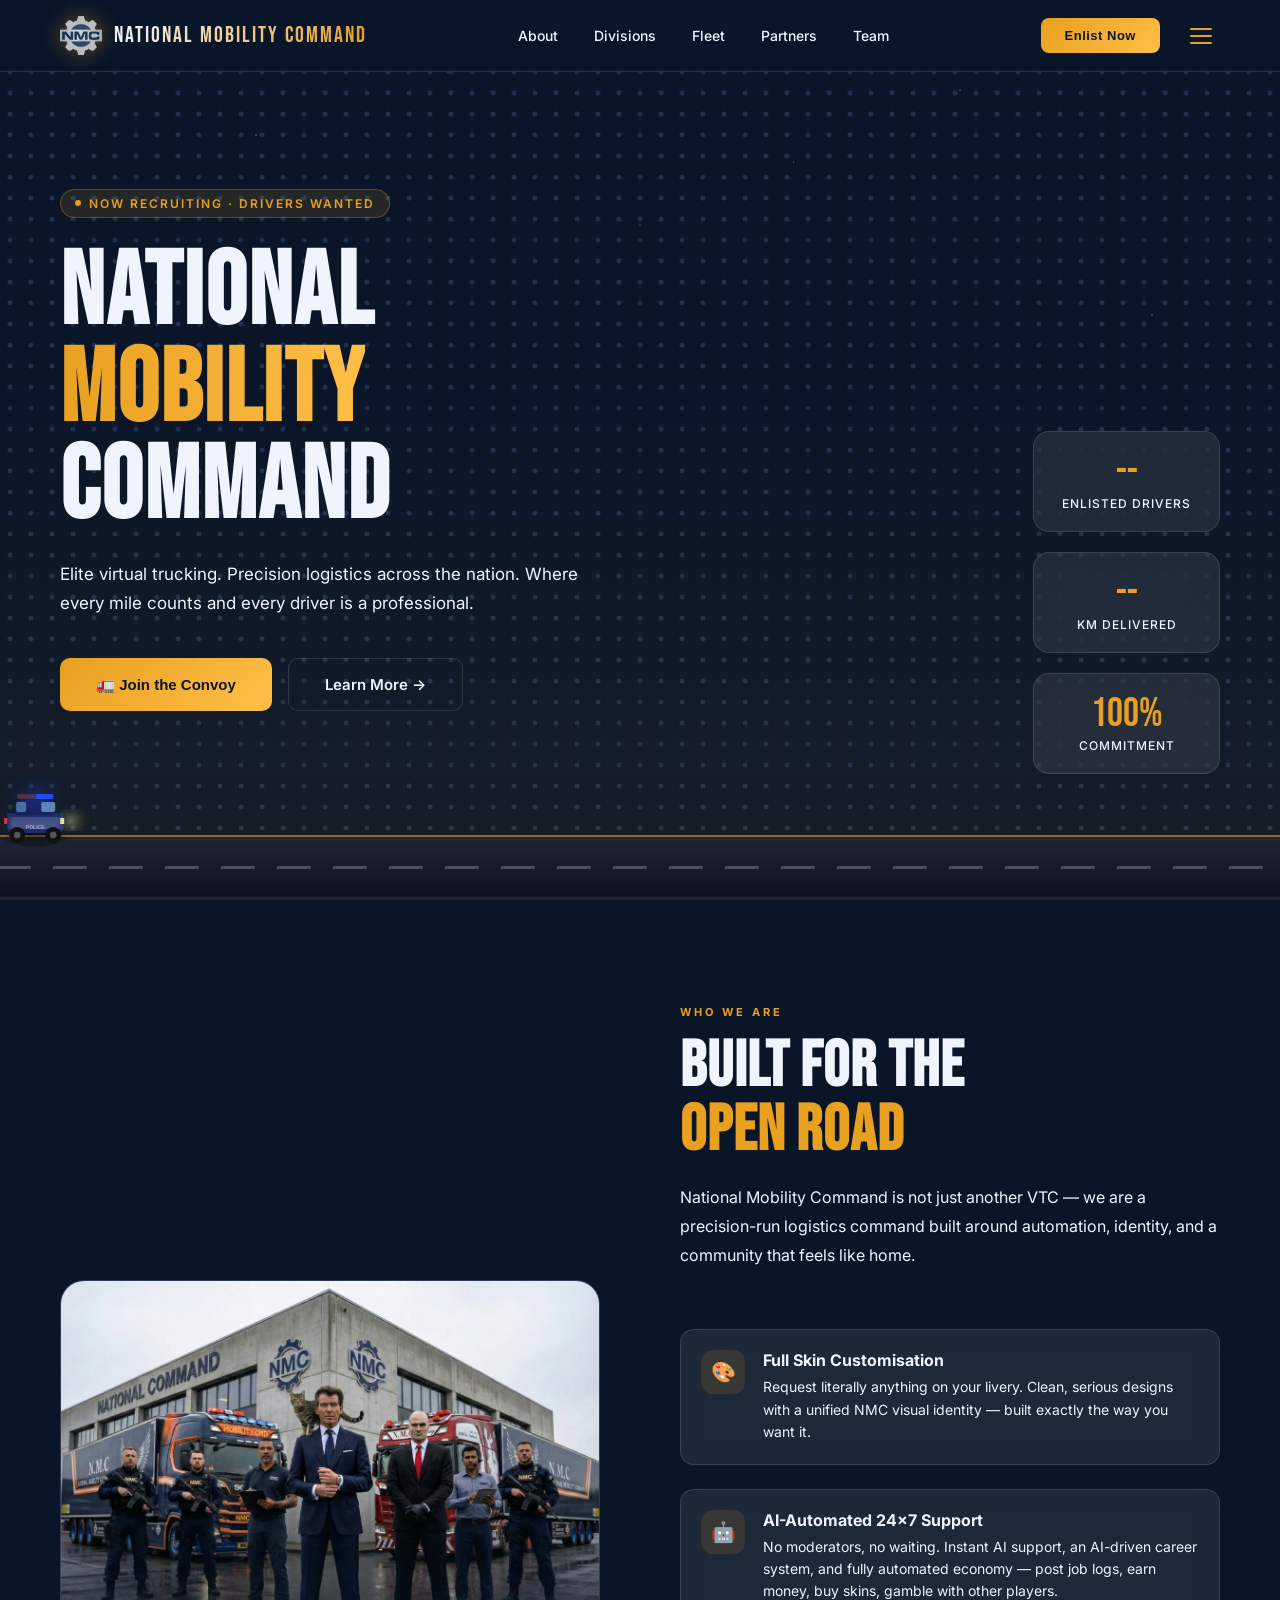
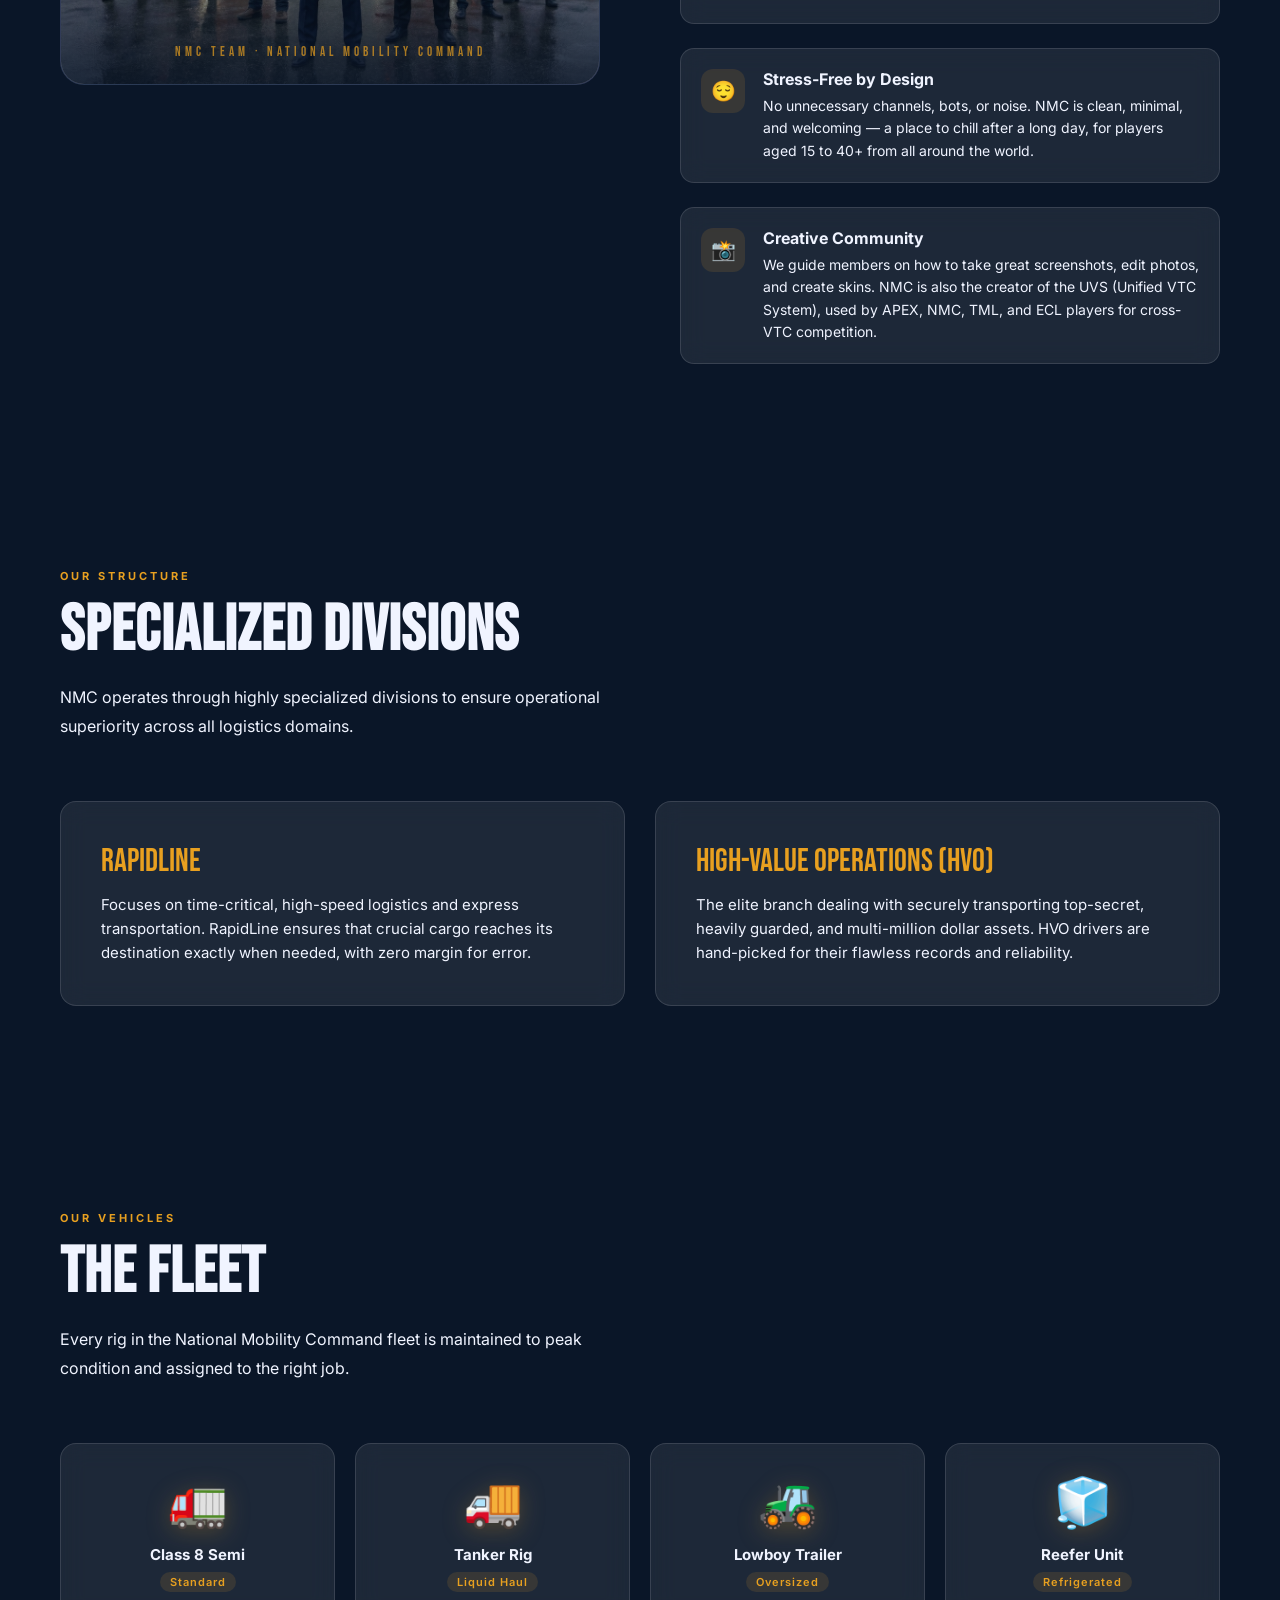
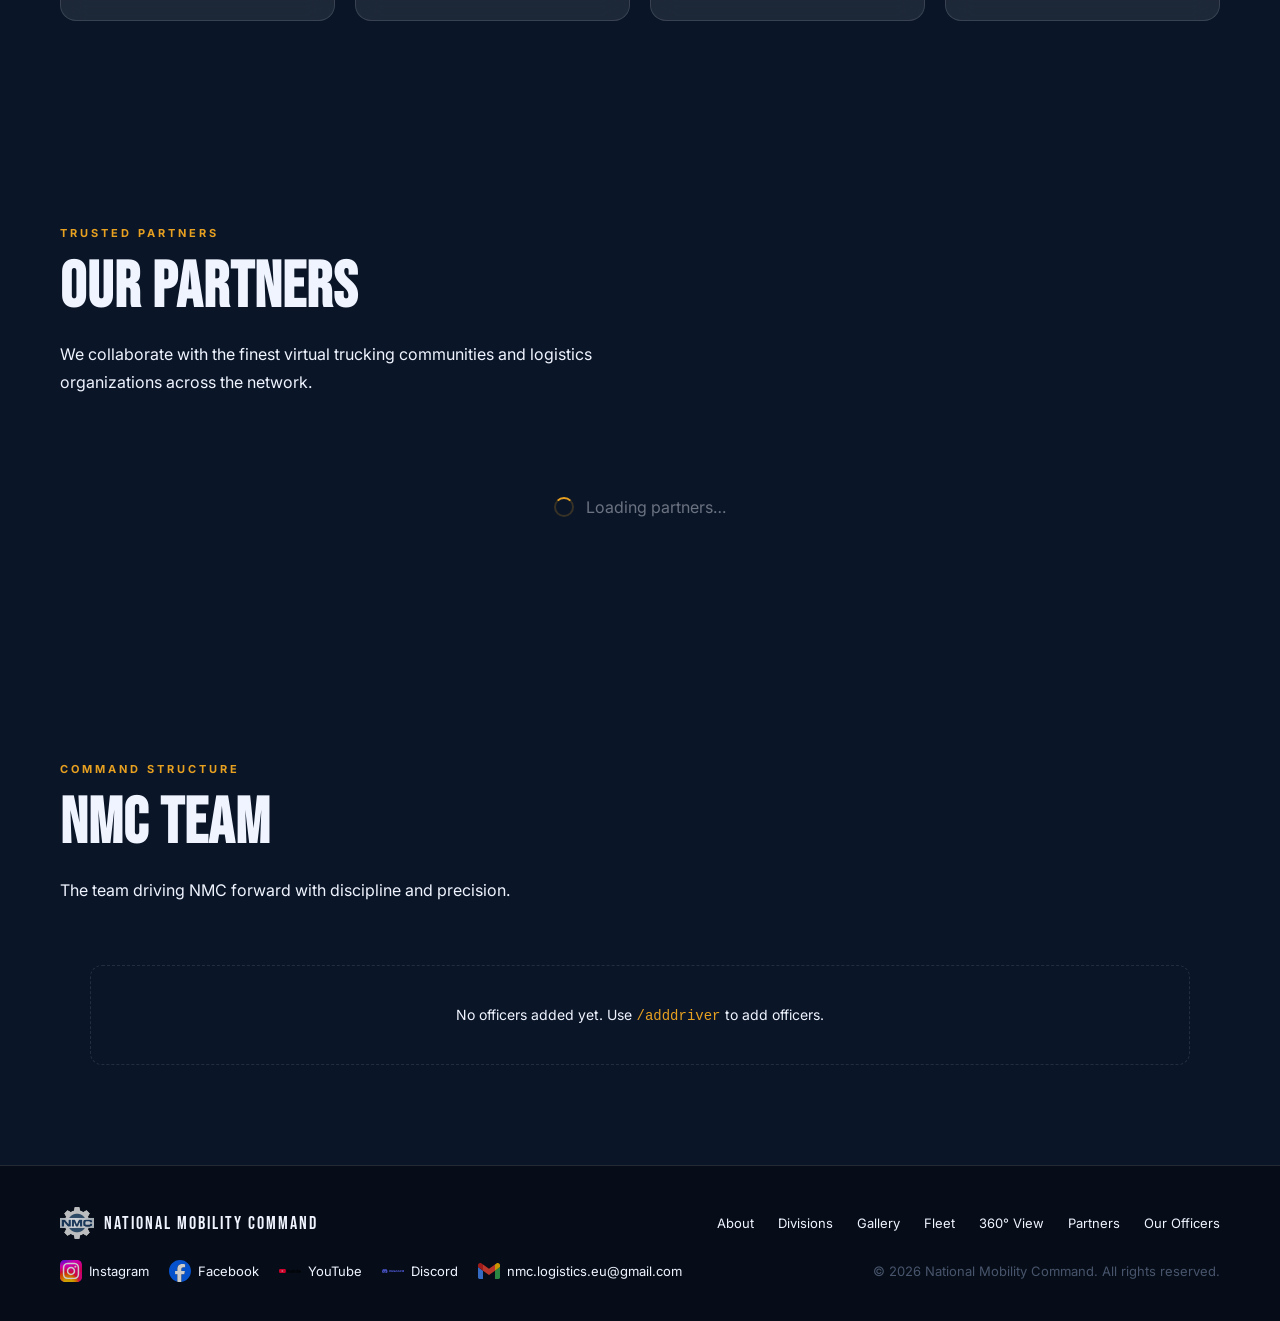
==== index.html @ 049fa8a3 "Fix: serve Supabase JS locally to bypass Brave Shield CDN blocking" ====
<!DOCTYPE html>
<html lang="en">
<head>
    <meta charset="UTF-8">
    <meta name="viewport" content="width=device-width, initial-scale=1.0">
    <title>National Mobility Command | Delivering the Nation</title>
    <meta name="description" content="National Mobility Command — Elite virtual trucking, precision logistics, and nationwide freight transport. Join the convoy today.">
    <meta property="og:type" content="website">
    <meta property="og:site_name" content="National Mobility Command">
    <meta property="og:title" content="National Mobility Command | NMC">
    <meta property="og:description" content="Elite virtual trucking &amp; precision logistics. Join NMC — the nation's premier freight transport command. Enlist today.">
    <meta property="og:url" content="https://page.nmc-logistics-eu.workers.dev/">
    <meta property="og:image" content="https://page.nmc-logistics-eu.workers.dev/Assets/NMC_logo.png">
    <meta property="og:image:width" content="512">
    <meta property="og:image:height" content="512">
    <meta name="theme-color" content="#e8a020">
    <link rel="icon" type="image/png" href="Assets/NMC_logo.png">
    <link rel="apple-touch-icon" href="Assets/NMC_logo.png">
    <link rel="preconnect" href="https://fonts.googleapis.com">
    <link rel="preconnect" href="https://fonts.gstatic.com" crossorigin>
    <link href="https://fonts.googleapis.com/css2?family=Bebas+Neue&family=Inter:wght@300;400;500;600;700;800&display=swap" rel="stylesheet">
    <link rel="stylesheet" href="css/styles.css">

    <style>
    /* ══════════════════════════════════════════════════
       SIDEBAR NAV
    ══════════════════════════════════════════════════ */
    /* hamburger toggle button — positioned inside the nav bar */
    .nav-menu-btn {
        background: none; border: none; cursor: pointer;
        display: flex; flex-direction: column; gap: 5px;
        padding: 8px; margin-left: 12px; z-index: 1100;
    }
    .nav-menu-btn span {
        display: block; width: 22px; height: 2px;
        background: #e8a020;
        border-radius: 2px;
        transition: transform .3s, opacity .3s, width .3s;
        transform-origin: center;
    }
    .nav-menu-btn.open span:nth-child(1) { transform: translateY(7px) rotate(45deg); }
    .nav-menu-btn.open span:nth-child(2) { opacity: 0; width: 0; }
    .nav-menu-btn.open span:nth-child(3) { transform: translateY(-7px) rotate(-45deg); }

    /* nav-links: show on desktop, collapse on small screens */
    @media (max-width: 860px) { nav .nav-links { display: none !important; } }

    /* sidebar overlay */
    .sidebar-overlay {
        position: fixed; inset: 0;
        background: rgba(0,0,0,.5);
        backdrop-filter: blur(4px);
        z-index: 1050;
        opacity: 0; pointer-events: none;
        transition: opacity .35s;
    }
    .sidebar-overlay.open { opacity: 1; pointer-events: all; }

    /* sidebar drawer */
    .sidebar {
        position: fixed; top: 0; left: 0; bottom: 0;
        width: 320px;
        background: linear-gradient(160deg, #0a1628 0%, #06090f 100%);
        border-right: 1px solid rgba(232,160,32,.15);
        z-index: 1100;
        transform: translateX(-100%);
        transition: transform .4s cubic-bezier(.22,.61,.36,1);
        display: flex; flex-direction: column;
        overflow-y: auto;
    }
    .sidebar.open { transform: translateX(0); }

    .sidebar-header {
        display: flex; align-items: center; gap: 14px;
        padding: 28px 28px 20px;
        border-bottom: 1px solid rgba(255,255,255,.06);
    }
    .sidebar-header img { width: 38px; height: 38px; object-fit: contain; }
    .sidebar-header-text { font-size: 13px; font-weight: 700; color: #fff; letter-spacing: .05em; }
    .sidebar-header-sub { font-size: 11px; color: #e8a020; letter-spacing: .1em; text-transform: uppercase; }

    /* nav sections */
    .sidebar-section { padding: 20px 28px 0; }
    .sidebar-section-label {
        font-size: 10px; font-weight: 700;
        letter-spacing: .15em; text-transform: uppercase;
        color: rgba(255,255,255,.3);
        margin-bottom: 10px;
        padding-left: 4px;
    }

    .sidebar-link {
        display: flex; align-items: center; gap: 14px;
        padding: 12px 16px;
        border-radius: 10px;
        color: #c9d4e8; font-size: 15px; font-weight: 500;
        text-decoration: none;
        transition: background .2s, color .2s, transform .2s;
        margin-bottom: 2px;
        position: relative;
    }
    .sidebar-link:hover {
        background: rgba(232,160,32,.08);
        color: #e8a020;
        transform: translateX(4px);
    }
    .sidebar-link .sl-icon {
        width: 34px; height: 34px;
        display: flex; align-items: center; justify-content: center;
        border-radius: 8px;
        background: rgba(255,255,255,.05);
        font-size: 16px;
        flex-shrink: 0;
        transition: background .2s;
    }
    .sidebar-link:hover .sl-icon { background: rgba(232,160,32,.12); }
    .sidebar-link .sl-text { flex: 1; }
    .sidebar-link .sl-sub { font-size: 11px; color: rgba(255,255,255,.35); margin-top: 1px; }
    .sidebar-link .sl-badge {
        font-size: 10px; font-weight: 700;
        background: rgba(232,160,32,.15);
        color: #e8a020; border-radius: 6px;
        padding: 2px 8px; letter-spacing: .05em;
    }

    .sidebar-divider { height: 1px; background: rgba(255,255,255,.06); margin: 18px 28px; }

    /* sidebar has no enlist button */

    /* ══════════════════════════════════════════════════
       PARTNERS SECTION
    ══════════════════════════════════════════════════ */
    #partners { background: transparent; }

    /* ── Partner cards: wide horizontal rows filling page width ── */
    .partners-grid {
        display: grid;
        grid-template-columns: repeat(2, 1fr);
        gap: 18px;
        margin-top: 48px;
        width: 100%;
    }
    @media (max-width: 680px) { .partners-grid { grid-template-columns: 1fr; } }

    .partner-card {
        background: rgba(255,255,255,.09);
        border: 1px solid rgba(255,255,255,.12);
        border-radius: 16px;
        padding: 24px 32px;
        display: flex; flex-direction: row; align-items: center; gap: 24px;
        transition: transform .3s, box-shadow .3s, border-color .3s;
        position: relative; overflow: hidden;
        backdrop-filter: blur(12px);
        -webkit-backdrop-filter: blur(12px);
    }
    .partner-card::before {
        content: '';
        position: absolute; top: 0; left: 0; bottom: 0; width: 3px;
        background: linear-gradient(180deg, transparent, rgba(232,160,32,.6), transparent);
        opacity: 0; transition: opacity .3s;
    }
    .partner-card:hover {
        transform: translateY(-3px);
        box-shadow: 0 16px 40px rgba(0,0,0,.4);
        border-color: rgba(232,160,32,.25);
    }
    .partner-card:hover::before { opacity: 1; }

    .partner-logo-wrap {
        width: 72px; height: 72px; flex-shrink: 0;
        border-radius: 14px;
        background: rgba(255,255,255,.12);
        display: flex; align-items: center; justify-content: center;
        overflow: hidden;
    }
    .partner-logo-wrap img { width: 100%; height: 100%; object-fit: contain; padding: 8px; }
    .partner-logo-placeholder { font-size: 30px; }

    .partner-info { flex: 1; min-width: 0; }
    .partner-name { font-size: 18px; font-weight: 700; color: #fff; margin-bottom: 4px; }
    .partner-type {
        font-size: 11px; font-weight: 600;
        letter-spacing: .12em; text-transform: uppercase;
        color: #e8a020; margin-bottom: 6px;
    }
    .partner-members { font-size: 13px; color: #6b7280; }
    .partner-discord {
        display: inline-flex; align-items: center; gap: 6px;
        font-size: 13px; color: #8a9bbf;
        text-decoration: none;
        border: 1px solid rgba(255,255,255,.1);
        border-radius: 8px; padding: 7px 16px;
        transition: background .2s, color .2s, border-color .2s;
        white-space: nowrap;
    }
    .partner-discord:hover { background: rgba(232,160,32,.1); color: #e8a020; border-color: rgba(232,160,32,.3); }

    .partners-empty { text-align: center; color: #4b5563; padding: 40px 0; font-size: 15px; }
    .partners-loading { display: flex; align-items: center; gap: 12px; justify-content: center; padding: 40px 0; color: #6b7280; }
    .mini-spinner {
        width: 20px; height: 20px; border-radius: 50%;
        border: 2px solid rgba(232,160,32,.2); border-top-color: #e8a020;
        animation: spin .7s linear infinite;
    }
    @keyframes spin { to { transform: rotate(360deg); } }
    </style>
</head>
<body>

    <!-- fixed full-page dot-grid background (behind everything) -->
    <div id="dot-grid-wrap" class="dot-grid-wrap" style="position:fixed;inset:0;z-index:-1;pointer-events:none;">
        <canvas id="dot-grid-canvas" class="dot-grid-canvas"></canvas>
    </div>

    <!-- ═══════════════════════ SIDEBAR ════════════════ -->
    <div class="sidebar-overlay" id="sidebar-overlay"></div>
    <aside class="sidebar" id="sidebar" aria-label="Site navigation">
        <div class="sidebar-header">
            <img src="Assets/NMC_logo.png" alt="NMC">
            <div>
                <div class="sidebar-header-text">National Mobility Command</div>
                <div class="sidebar-header-sub">Quick Links</div>
            </div>
        </div>

        <div class="sidebar-section">
            <div class="sidebar-section-label">Sub-Pages</div>
            <a class="sidebar-link" href="gallery.html">
                <div class="sl-icon">📸</div>
                <div class="sl-text">
                    <div>Media Gallery</div>
                    <div class="sl-sub">Photos &amp; videos</div>
                </div>
                <span class="sl-badge">Gallery</span>
            </a>
            <a class="sidebar-link" href="360.html">
                <div class="sl-icon">🔄</div>
                <div class="sl-text">
                    <div>360° Truck View</div>
                    <div class="sl-sub">Interactive showcase</div>
                </div>
            </a>
            <a class="sidebar-link" href="leaderboard.html">
                <div class="sl-icon">🏆</div>
                <div class="sl-text">
                    <div>Our Officers</div>
                    <div class="sl-sub">Team &amp; personnel</div>
                </div>
                <span class="sl-badge">Live</span>
            </a>
        </div>

        <div class="sidebar-divider"></div>

        <div class="sidebar-section" style="padding-bottom: 28px;">
            <div class="sidebar-section-label">Social</div>
            <a class="sidebar-link" href="https://discord.gg/qwRUQ6msT8" target="_blank">
                <div class="sl-icon">💬</div>
                <div class="sl-text"><div>Discord Server</div><div class="sl-sub">Join our community</div></div>
            </a>
            <a class="sidebar-link" href="https://www.instagram.com/nmc.logistics.eu" target="_blank">
                <div class="sl-icon">📷</div>
                <div class="sl-text"><div>Instagram</div></div>
            </a>
            <a class="sidebar-link" href="https://www.youtube.com/@nmc.logistics" target="_blank">
                <div class="sl-icon">▶️</div>
                <div class="sl-text"><div>YouTube</div></div>
            </a>
            <a class="sidebar-link" href="https://www.facebook.com/people/National-Mobility-Command/61561385883344/" target="_blank">
                <div class="sl-icon">📘</div>
                <div class="sl-text"><div>Facebook</div></div>
            </a>
        </div>
    </aside>

    <!-- ═══════════════════════ NAV ═══════════════════ -->
    <nav>
        <div class="nav-logo">
            <img src="Assets/NMC_logo.png" alt="NMC Logo"
                style="width:42px;height:42px;object-fit:contain;filter:drop-shadow(0 0 10px rgba(232,160,32,0.4));">
            <span>National Mobility Command</span>
        </div>
        <div class="nav-links">
            <a href="#about">About</a>
            <a href="#divisions">Divisions</a>
            <a href="#fleet">Fleet</a>
            <a href="#partners">Partners</a>
            <a href="#officers">Team</a>
        </div>
        <div style="display:flex;align-items:center;gap:10px;">
            <button onclick="openEnlistModal()" class="nav-btn" style="border:none;cursor:pointer;">Enlist Now</button>
            <button class="nav-menu-btn" id="nav-menu-btn" onclick="toggleSidebar()" aria-label="Menu">
                <span></span><span></span><span></span>
            </button>
        </div>
    </nav>

    <!-- ═══════════════════════ HERO ═════════════════════════════ -->
    <section id="hero">
        <div class="hero-bg"></div>
        <div class="stars"></div>
        <div class="road-glow"></div>
        <!-- convoy replaces light-beams -->
        <canvas id="convoy-canvas" style="position:absolute;bottom:0;left:0;width:100%;height:130px;z-index:2;pointer-events:none;"></canvas>

        <div class="hero-content">
            <div class="hero-badge"><div class="dot"></div>Now Recruiting · Drivers Wanted</div>
            <h1>NATIONAL<br><span class="highlight">MOBILITY</span><br>COMMAND</h1>
            <p class="hero-sub">Elite virtual trucking. Precision logistics across the nation. Where every mile counts and every driver is a professional.</p>
            <div class="hero-actions">
                <button onclick="openEnlistModal()" class="btn-primary">🚛 Join the Convoy</button>
                <a href="#about" class="btn-secondary">Learn More →</a>
            </div>
        </div>

        <div class="hero-stats">
            <div class="stat-card"><div class="stat-num" id="hero-stat-enlisted">--</div><div class="stat-lbl">Enlisted Drivers</div></div>
            <div class="stat-card"><div class="stat-num" id="hero-stat-miles">--</div><div class="stat-lbl">KM Delivered</div></div>
            <div class="stat-card"><div class="stat-num">100%</div><div class="stat-lbl">Commitment</div></div>
        </div>
    </section>

    <!-- ═══════════════════════ ABOUT ══════════════════════════════ -->
    <section id="about">
        <div class="about-grid">
            <div class="about-visual reveal">
                <img src="Assets/team.png" alt="NMC Team" style="width:100%;height:100%;object-fit:cover;position:absolute;inset:0;">
                <div style="position:absolute;inset:0;background:linear-gradient(to top,rgba(10,22,40,.85) 0%,rgba(10,22,40,0) 50%);pointer-events:none;"></div>
                <div class="about-visual-label" style="position:absolute;bottom:24px;left:0;right:0;text-align:center;z-index:1;">NMC Team · National Mobility Command</div>
            </div>
            <div>
                <div class="section-tag reveal">Who We Are</div>
                <h2 class="section-title reveal">Built for the<br><span style="color:var(--gold)">Open Road</span></h2>
                <p class="section-sub reveal">National Mobility Command is not just another VTC — we are a precision-run logistics command built around automation, identity, and a community that feels like home.</p>
                <div class="about-features">
                    <div class="feat-item reveal reveal-delay-1"><div class="feat-icon">🎨</div><div><div class="feat-title">Full Skin Customisation</div><div class="feat-desc">Request literally anything on your livery. Clean, serious designs with a unified NMC visual identity — built exactly the way you want it.</div></div></div>
                    <div class="feat-item reveal reveal-delay-2"><div class="feat-icon">🤖</div><div><div class="feat-title">AI-Automated 24×7 Support</div><div class="feat-desc">No moderators, no waiting. Instant AI support, an AI-driven career system, and fully automated economy — post job logs, earn money, buy skins, gamble with other players.</div></div></div>
                    <div class="feat-item reveal reveal-delay-3"><div class="feat-icon">😌</div><div><div class="feat-title">Stress-Free by Design</div><div class="feat-desc">No unnecessary channels, bots, or noise. NMC is clean, minimal, and welcoming — a place to chill after a long day, for players aged 15 to 40+ from all around the world.</div></div></div>
                    <div class="feat-item reveal reveal-delay-1"><div class="feat-icon">📸</div><div><div class="feat-title">Creative Community</div><div class="feat-desc">We guide members on how to take great screenshots, edit photos, and create skins. NMC is also the creator of the UVS (Unified VTC System), used by APEX, NMC, TML, and ECL players for cross-VTC competition.</div></div></div>
                </div>
            </div>
        </div>
    </section>

    <!-- ═══════════════════════ DIVISIONS ══════════════════════════ -->
    <section id="divisions">
        <div class="section-tag reveal">Our Structure</div>
        <h2 class="section-title reveal">Specialized Divisions</h2>
        <p class="section-sub reveal">NMC operates through highly specialized divisions to ensure operational superiority across all logistics domains.</p>
        <div class="divisions-grid">
            <div class="division-card reveal reveal-delay-1">
                <div class="division-title">RapidLine</div>
                <div class="division-desc">Focuses on time-critical, high-speed logistics and express transportation. RapidLine ensures that crucial cargo reaches its destination exactly when needed, with zero margin for error.</div>
            </div>
            <div class="division-card reveal reveal-delay-2">
                <div class="division-title">High-Value Operations (HVO)</div>
                <div class="division-desc">The elite branch dealing with securely transporting top-secret, heavily guarded, and multi-million dollar assets. HVO drivers are hand-picked for their flawless records and reliability.</div>
            </div>
        </div>
    </section>

    <!-- ═══════════════════════ FLEET ═══════════════════════════════ -->
    <section id="fleet">
        <div class="section-tag reveal">Our Vehicles</div>
        <h2 class="section-title reveal">The Fleet</h2>
        <p class="section-sub reveal">Every rig in the National Mobility Command fleet is maintained to peak condition and assigned to the right job.</p>
        <div class="fleet-grid">
            <div class="fleet-card reveal reveal-delay-1"><div class="fleet-truck-icon">🚛</div><div class="fleet-name">Class 8 Semi</div><div class="fleet-tag">Standard</div></div>
            <div class="fleet-card reveal reveal-delay-2"><div class="fleet-truck-icon">🚚</div><div class="fleet-name">Tanker Rig</div><div class="fleet-tag">Liquid Haul</div></div>
            <div class="fleet-card reveal reveal-delay-3"><div class="fleet-truck-icon">🚜</div><div class="fleet-name">Lowboy Trailer</div><div class="fleet-tag">Oversized</div></div>
            <div class="fleet-card reveal"><div class="fleet-truck-icon">🧊</div><div class="fleet-name">Reefer Unit</div><div class="fleet-tag">Refrigerated</div></div>
        </div>
    </section>

    <!-- ═══════════════════════ PARTNERS (FULL) ════════════════════ -->
    <section id="partners">
        <div class="section-tag reveal">Trusted Partners</div>
        <h2 class="section-title reveal">Our Partners</h2>
        <p class="section-sub reveal">We collaborate with the finest virtual trucking communities and logistics organizations across the network.</p>

        <div id="partners-loading" class="partners-loading">
            <div class="mini-spinner"></div>
            <span>Loading partners…</span>
        </div>
        <div class="partners-grid" id="partners-grid" style="display:none;"></div>
        <div class="partners-empty" id="partners-empty" style="display:none;">No partners listed yet. Use <code>/addpartner</code> to add.</div>

    </section>

    <!-- ═══════════════════════ OFFICERS ════════════════════════════ -->
    <section id="officers" style="background:transparent;">
        <div class="section-tag reveal">Command Structure</div>
        <h2 class="section-title reveal">NMC Team</h2>
        <p class="section-sub reveal">The team driving NMC forward with discipline and precision.</p>
        <div class="members-grid officers-grid" id="officers-grid">
            <div class="member-empty" id="officers-empty">No officers added yet. Use <code>/adddriver</code> to add officers.</div>
        </div>
    </section>

    <!-- ═══════════════════════ FOOTER ══════════════════════════════ -->
    <footer>
        <div class="footer-logo">
            <img src="Assets/NMC_logo.png" alt="NMC Logo" style="width:34px;height:34px;object-fit:contain;">
            <span>National Mobility Command</span>
        </div>
        <div class="footer-links" style="flex-wrap:wrap;">
            <a href="#about">About</a>
            <a href="#divisions">Divisions</a>
            <a href="gallery.html">Gallery</a>
            <a href="#fleet">Fleet</a>
            <a href="360.html">360° View</a>
            <a href="#partners">Partners</a>
            <a href="leaderboard.html">Our Officers</a>
        </div>
        <div class="footer-contact" style="font-size:13px;color:var(--muted);display:flex;gap:20px;flex-wrap:wrap;align-items:center;">
            <a href="https://www.instagram.com/nmc.logistics.eu" target="_blank" class="footer-social-link" title="Instagram"><img src="Assets/Instagram_logo_2022.svg" alt="Instagram" style="width:22px;height:22px;object-fit:contain;filter:brightness(.8);transition:filter .2s;" onmouseover="this.style.filter='brightness(1.2)'" onmouseout="this.style.filter='brightness(.8)'"><span>Instagram</span></a>
            <a href="https://www.facebook.com/people/National-Mobility-Command/61561385883344/" target="_blank" class="footer-social-link" title="Facebook"><img src="Assets/2023_Facebook_icon.svg" alt="Facebook" style="width:22px;height:22px;object-fit:contain;filter:brightness(.8);transition:filter .2s;" onmouseover="this.style.filter='brightness(1.2)'" onmouseout="this.style.filter='brightness(.8)'"><span>Facebook</span></a>
            <a href="https://www.youtube.com/@nmc.logistics" target="_blank" class="footer-social-link" title="YouTube"><img src="Assets/YouTube_2024.svg" alt="YouTube" style="width:22px;height:22px;object-fit:contain;filter:brightness(.8);transition:filter .2s;" onmouseover="this.style.filter='brightness(1.2)'" onmouseout="this.style.filter='brightness(.8)'"><span>YouTube</span></a>
            <a href="https://discord.gg/qwRUQ6msT8" target="_blank" class="footer-social-link" title="Discord"><img src="Assets/Discord_logo.svg" alt="Discord" style="width:22px;height:22px;object-fit:contain;filter:brightness(.8);transition:filter .2s;" onmouseover="this.style.filter='brightness(1.2)'" onmouseout="this.style.filter='brightness(.8)'"><span>Discord</span></a>
            <a href="mailto:nmc.logistics.eu@gmail.com" class="footer-social-link" title="Email"><img src="Assets/Gmail_icon_(2020).svg" alt="Gmail" style="width:22px;height:22px;object-fit:contain;filter:brightness(.8);transition:filter .2s;" onmouseover="this.style.filter='brightness(1.2)'" onmouseout="this.style.filter='brightness(.8)'"><span>nmc.logistics.eu@gmail.com</span></a>
        </div>
        <div class="footer-copy">© 2026 National Mobility Command. All rights reserved.</div>
    </footer>

    <!-- ═══════════════════════ MODAL ════════════════════════════════ -->
    <div id="enlistModal" class="modal-overlay">
        <div class="modal-content">
            <button class="modal-close" onclick="closeEnlistModal()">&times;</button>
            <div class="modal-title">Enlistment Application</div>
            <p style="color:var(--muted);font-size:14px;margin-bottom:24px;line-height:1.6;">Ready to join the Command? Fill out this quick questionnaire to start your application process. Upon submission, you'll be directed to our recruitment server.</p>
            <form onsubmit="submitApplication(event)" id="enlistForm">
                <div class="form-group"><label class="form-label">Your Discord Username <span style="color:var(--muted);font-weight:400;">(e.g. john#1234 or john)</span></label><input class="form-input" id="f-username" placeholder="Your Discord username" required></div>
                <div class="form-group"><label class="form-label">Will you be active?</label><select class="form-select" id="f-active" required><option value="">Select an option</option><option value="Yes">Yes</option><option value="No">No</option></select></div>
                <div class="form-group"><label class="form-label">Will you be loyal and obey the Commander?</label><select class="form-select" id="f-loyal" required><option value="">Select an option</option><option value="Yes">Yes</option><option value="No">No</option></select></div>
                <div class="form-group"><label class="form-label">Give your introduction in brief!</label><textarea class="form-textarea" id="f-intro" placeholder="Tell us about yourself..." required></textarea></div>
                <div class="form-group"><label class="form-label">What makes you better than other applicants?</label><textarea class="form-textarea" id="f-better" placeholder="Your specific skills or traits..." required></textarea></div>
                <div class="form-group"><label class="form-label">Why did you choose NMC over other VTCs?</label><textarea class="form-textarea" id="f-whynmc" placeholder="Your reason for joining..." required></textarea></div>
                <div class="form-group"><label class="form-label">Do you accept that the Commander has final authority in all company decisions, including member removal?</label><select class="form-select" id="f-authority" required><option value="">Select an option</option><option value="Yes">Yes, I accept</option><option value="No">No</option></select></div>
                <button type="submit" id="enlistSubmitBtn" class="btn-primary" style="width:100%;justify-content:center;margin-top:10px;">Submit Application &amp; Join Discord</button>
            </form>
        </div>
    </div>

    <!-- hidden placeholder so JS doesn't error on IDs it expects -->
    <div style="display:none;" id="v360-stage"></div>

    <script src="js/supabase.min.js"></script>
    <script src="js/app.js"></script>
    <script src="js/viewer360.js"></script>
    <script src="js/dotgrid.js"></script>

    <script>
    /* ── Sidebar ─────────────────────────────────────── */
    const sidebar = document.getElementById('sidebar');
    const overlay = document.getElementById('sidebar-overlay');
    const menuBtn = document.getElementById('nav-menu-btn');

    function toggleSidebar(){
        const open = sidebar.classList.contains('open');
        open ? closeSidebar() : openSidebar();
    }
    function openSidebar(){
        sidebar.classList.add('open');
        overlay.classList.add('open');
        menuBtn.classList.add('open');
        document.body.style.overflow='hidden';
    }
    function closeSidebar(){
        sidebar.classList.remove('open');
        overlay.classList.remove('open');
        menuBtn.classList.remove('open');
        document.body.style.overflow='';
    }
    overlay.addEventListener('click', closeSidebar);
    document.addEventListener('keydown', e=>{ if(e.key==='Escape') closeSidebar(); });
    window.closeSidebar = closeSidebar;

    /* ── Partners ─────────────────────────────────────── */
    const SUPABASE_URL = 'https://aijrvldtilncnclvvles.supabase.co';
    const SUPABASE_KEY = 'eyJhbGciOiJIUzI1NiIsInR5cCI6IkpXVCJ9.eyJpc3MiOiJzdXBhYmFzZSIsInJlZiI6ImFpanJ2bGR0aWxuY25jbHZ2bGVzIiwicm9sZSI6ImFub24iLCJpYXQiOjE3NjU1MDQ2MjgsImV4cCI6MjA4MTA4MDYyOH0.ASKDuChVVlCzW7cnfUJQ2TbPUx90HPKZ60c6o7-s_AM';

    function waitForSb(cb, attempt=0){
        if(typeof window.supabase !== 'undefined') cb();
        else if(attempt < 30) setTimeout(()=>waitForSb(cb, attempt+1), 200);
    }

    waitForSb(async ()=>{
        const grid   = document.getElementById('partners-grid');
        const empty  = document.getElementById('partners-empty');
        const loader = document.getElementById('partners-loading');
        try {
            const sb = window.supabase.createClient(SUPABASE_URL, SUPABASE_KEY);
            const { data, error } = await sb.from('partners').select('*').order('created_at', {ascending:false});
            loader.style.display='none';
            if(error || !data || !data.length){ empty.style.display='block'; return; }
            grid.style.display='grid';
            data.forEach(p=>{
                const card = document.createElement('div');
                card.className = 'partner-card reveal';
                card.innerHTML = `
                    <div class="partner-logo-wrap">
                        ${p.logo_url
                            ? `<img src="${p.logo_url}" alt="${p.name||''}">`
                            : `<div class="partner-logo-placeholder">🤝</div>`}
                    </div>
                    <div class="partner-info">
                        <div class="partner-name">${p.name||'Partner'}</div>
                        <div class="partner-type">${p.type||'VTC'}</div>
                        ${p.member_count ? `<div class="partner-members">👥 ${p.member_count} members</div>` : ''}
                    </div>
                    ${p.discord_invite ? `<a href="${p.discord_invite}" target="_blank" class="partner-discord">Join Discord →</a>` : ''}
                `;
                grid.appendChild(card);
            });
            // trigger reveal on newly added cards
            if(window._revealObserver) grid.querySelectorAll('.reveal').forEach(el=>window._revealObserver.observe(el));
        } catch(e){
            console.warn('[Partners]', e);
            loader.style.display='none';
            empty.style.display='block';
        }
    });
    </script>
    <script src="js/convoy.js"></script>
</body>
</html>
---- css/styles.css ----
/* ─── Dot Grid ──────────────────────────────────────────── */
.dot-grid-wrap {
    position: absolute;
    inset: 0;
    width: 100%;
    height: 100%;
    z-index: 1;  /* above hero-bg (z-index:0) but below hero-content (z-index:2) */
    pointer-events: none;
}
.dot-grid-canvas {
    position: absolute;
    inset: 0;
    width: 100%;
    height: 100%;
    pointer-events: none;
    display: block;
}

/* ─── Reset & Base ─────────────────────────────────────── */
*,
*::before,
*::after {
    box-sizing: border-box;
    margin: 0;
    padding: 0;
}

:root {
    --navy: #0a1628;
    --navy2: #0d1f3c;
    --gold: #e8a020;
    --gold2: #ffbf47;
    --red: #c0392b;
    --white: #f0f4ff;
    --card: rgba(255, 255, 255, 0.08);
    --border: rgba(255, 255, 255, 0.12);
}

html {
    scroll-behavior: smooth;
}

body {
    font-family: 'Inter', sans-serif;
    background: var(--navy);
    color: var(--white);
    overflow-x: hidden;
}

a {
    text-decoration: none;
    color: inherit;
}

/* ─── Scrollbar ─────────────────────────────────────────── */
::-webkit-scrollbar {
    width: 6px;
}

::-webkit-scrollbar-track {
    background: var(--navy);
}

::-webkit-scrollbar-thumb {
    background: var(--gold);
    border-radius: 3px;
}

/* ─── Nav ───────────────────────────────────────────────── */
nav {
    position: fixed;
    top: 0;
    left: 0;
    right: 0;
    z-index: 100;
    display: flex;
    align-items: center;
    justify-content: space-between;
    padding: 0 60px;
    height: 72px;
    background: rgba(10, 22, 40, 0.85);
    backdrop-filter: blur(20px);
    border-bottom: 1px solid var(--border);
    transition: all .3s;
}

.nav-logo {
    display: flex;
    align-items: center;
    gap: 12px;
}

.nav-logo .emblem {
    width: 42px;
    height: 42px;
    background: linear-gradient(135deg, var(--gold), var(--gold2));
    border-radius: 8px;
    display: flex;
    align-items: center;
    justify-content: center;
    font-family: 'Bebas Neue', sans-serif;
    font-size: 22px;
    color: var(--navy);
    box-shadow: 0 0 20px rgba(232, 160, 32, .4);
}

.nav-logo span {
    font-family: 'Bebas Neue', sans-serif;
    font-size: 22px;
    letter-spacing: 2px;
    background: linear-gradient(90deg, var(--white), var(--gold));
    -webkit-background-clip: text;
    -webkit-text-fill-color: transparent;
}

.nav-links {
    display: flex;
    gap: 36px;
    font-size: 14px;
    font-weight: 500;
}

.nav-links a {
    color: var(--muted);
    transition: color .2s;
    position: relative;
}

.nav-links a::after {
    content: '';
    position: absolute;
    bottom: -4px;
    left: 0;
    right: 0;
    height: 2px;
    background: var(--gold);
    border-radius: 2px;
    transform: scaleX(0);
    transition: transform .2s;
}

.nav-links a:hover {
    color: var(--white);
}

.nav-links a:hover::after {
    transform: scaleX(1);
}

.nav-btn {
    padding: 10px 24px;
    background: linear-gradient(135deg, var(--gold), var(--gold2));
    color: var(--navy);
    font-weight: 700;
    font-size: 13px;
    border-radius: 8px;
    letter-spacing: .5px;
    transition: transform .2s, box-shadow .2s;
}

.nav-btn:hover {
    transform: translateY(-2px);
    box-shadow: 0 8px 24px rgba(232, 160, 32, .4);
}

/* ─── Hero ──────────────────────────────────────────────── */
#hero {
    min-height: 100vh;
    position: relative;
    display: flex;
    align-items: center;
    overflow: hidden;
    padding: 0 60px;
}

/* Animated road/convoy background */
.hero-bg {
    position: absolute;
    inset: 0;
    z-index: -2;
    background:
        linear-gradient(to bottom,
            rgba(10, 22, 40, 1) 0%,
            rgba(10, 22, 40, 0.3) 40%,
            rgba(10, 22, 40, 0.6) 70%,
            rgba(10, 22, 40, 1) 100%);
}

/* Stars */
.stars {
    position: absolute;
    inset: 0;
    background-image:
        radial-gradient(1px 1px at 20% 15%, rgba(255, 255, 255, .6) 0%, transparent 100%),
        radial-gradient(1px 1px at 75% 10%, rgba(255, 255, 255, .5) 0%, transparent 100%),
        radial-gradient(1px 1px at 50% 25%, rgba(255, 255, 255, .4) 0%, transparent 100%),
        radial-gradient(1px 1px at 10% 40%, rgba(255, 255, 255, .3) 0%, transparent 100%),
        radial-gradient(1px 1px at 90% 35%, rgba(255, 255, 255, .5) 0%, transparent 100%),
        radial-gradient(1px 1px at 35% 8%, rgba(255, 191, 71, .7) 0%, transparent 100%),
        radial-gradient(1px 1px at 62% 18%, rgba(255, 255, 255, .4) 0%, transparent 100%);
}

/* Animated glow line (road) */
.road-glow {
    position: absolute;
    bottom: 0;
    left: 0;
    right: 0;
    height: 60%;
    background: linear-gradient(to top, rgba(232, 160, 32, 0.06), transparent);
    pointer-events: none;
}

/* Moving headlights */
@keyframes headlight {
    0% {
        transform: translateX(-200px);
        opacity: 0;
    }

    10% {
        opacity: 1;
    }

    90% {
        opacity: 1;
    }

    100% {
        transform: translateX(110vw);
        opacity: 0;
    }
}

.light-beam {
    position: absolute;
    bottom: 28%;
    width: 300px;
    height: 80px;
    background: linear-gradient(90deg, transparent, rgba(255, 220, 100, 0.25), rgba(255, 220, 100, 0.08), transparent);
    border-radius: 50%;
    animation: headlight 8s linear infinite;
    pointer-events: none;
}

.light-beam:nth-child(2) {
    animation-delay: 3s;
    bottom: 32%;
    height: 60px;
}

.light-beam:nth-child(3) {
    animation-delay: 5.5s;
    bottom: 25%;
    height: 90px;
    width: 350px;
}

.hero-content {
    position: relative;
    z-index: 2;
    max-width: 700px;
}

.hero-badge {
    display: inline-flex;
    align-items: center;
    gap: 8px;
    padding: 6px 14px;
    background: rgba(232, 160, 32, 0.12);
    border: 1px solid rgba(232, 160, 32, 0.3);
    border-radius: 20px;
    font-size: 12px;
    font-weight: 600;
    letter-spacing: 2px;
    color: var(--gold);
    text-transform: uppercase;
    margin-bottom: 28px;
}

.hero-badge .dot {
    width: 6px;
    height: 6px;
    background: var(--gold);
    border-radius: 50%;
    animation: pulse 2s infinite;
}

@keyframes pulse {

    0%,
    100% {
        opacity: 1;
    }

    50% {
        opacity: 0.3;
    }
}

h1 {
    font-family: 'Bebas Neue', sans-serif;
    font-size: clamp(56px, 8vw, 102px);
    line-height: .95;
    letter-spacing: 2px;
    margin-bottom: 24px;
    color: var(--white);
}

h1 .highlight {
    background: linear-gradient(90deg, var(--gold), var(--gold2));
    -webkit-background-clip: text;
    -webkit-text-fill-color: transparent;
}

.hero-sub {
    font-size: 17px;
    color: var(--muted);
    line-height: 1.7;
    margin-bottom: 40px;
    max-width: 520px;
    font-weight: 400;
}

.hero-actions {
    display: flex;
    gap: 16px;
    flex-wrap: wrap;
}

.btn-primary {
    padding: 16px 36px;
    background: linear-gradient(135deg, var(--gold), var(--gold2));
    color: var(--navy);
    font-weight: 700;
    font-size: 15px;
    border-radius: 10px;
    border: none;
    cursor: pointer;
    transition: transform .2s, box-shadow .2s;
    display: inline-flex;
    align-items: center;
    gap: 10px;
}

.btn-primary:hover {
    transform: translateY(-3px);
    box-shadow: 0 12px 32px rgba(232, 160, 32, .45);
}

.btn-secondary {
    padding: 16px 36px;
    background: transparent;
    color: var(--white);
    font-weight: 600;
    font-size: 15px;
    border-radius: 10px;
    border: 1px solid var(--border);
    cursor: pointer;
    transition: all .2s;
    display: inline-flex;
    align-items: center;
    gap: 10px;
}

.btn-secondary:hover {
    border-color: var(--gold);
    color: var(--gold);
    background: rgba(232, 160, 32, .05);
}

/* Hero stats */
.hero-stats {
    position: absolute;
    right: 60px;
    bottom: 14%;
    z-index: 2;
    display: flex;
    flex-direction: column;
    gap: 20px;
}

.stat-card {
    background: var(--card);
    border: 1px solid var(--border);
    border-radius: 16px;
    padding: 20px 28px;
    backdrop-filter: blur(20px);
    text-align: center;
    transition: transform .3s, border-color .3s;
}

.stat-card:hover {
    transform: translateY(-4px);
    border-color: rgba(232, 160, 32, .3);
}

.stat-num {
    font-family: 'Bebas Neue', sans-serif;
    font-size: 40px;
    color: var(--gold);
    line-height: 1;
}

.stat-lbl {
    font-size: 12px;
    color: var(--muted);
    margin-top: 4px;
    font-weight: 500;
    letter-spacing: 1px;
    text-transform: uppercase;
}

/* ─── Section Common ─────────────────────────────────────── */
section {
    padding: 100px 60px;
}

.section-tag {
    display: inline-block;
    font-size: 11px;
    font-weight: 700;
    letter-spacing: 3px;
    text-transform: uppercase;
    color: var(--gold);
    margin-bottom: 16px;
}

.section-title {
    font-family: 'Bebas Neue', sans-serif;
    font-size: clamp(38px, 5vw, 64px);
    letter-spacing: 1px;
    line-height: 1;
    margin-bottom: 20px;
}

.section-sub {
    font-size: 16px;
    color: var(--muted);
    line-height: 1.8;
    max-width: 540px;
    margin-bottom: 60px;
}

/* ─── About ─────────────────────────────────────────────── */
#about {
    /* removed solid background */
}

.about-grid {
    display: grid;
    grid-template-columns: 1fr 1fr;
    gap: 80px;
    align-items: center;
}

.about-visual {
    position: relative;
    border-radius: 24px;
    overflow: hidden;
    aspect-ratio: 4/3;
    background: linear-gradient(135deg, #0d1f3c, #152040);
    border: 1px solid var(--border);
    display: flex;
    align-items: center;
    justify-content: center;
}

/* Truck SVG illustration */
.truck-icon-wrap {
    display: flex;
    flex-direction: column;
    align-items: center;
    gap: 16px;
}

.truck-svg {
    width: 220px;
    filter: drop-shadow(0 0 40px rgba(232, 160, 32, .3));
}

.about-visual-label {
    font-family: 'Bebas Neue', sans-serif;
    font-size: 13px;
    letter-spacing: 4px;
    color: var(--gold);
    opacity: .7;
}

/* Glow overlay */
.about-visual::before {
    content: '';
    position: absolute;
    bottom: 0;
    left: 0;
    right: 0;
    height: 50%;
    background: linear-gradient(to top, rgba(232, 160, 32, 0.08), transparent);
}

.about-features {
    display: flex;
    flex-direction: column;
    gap: 24px;
}

.feat-item {
    display: flex;
    gap: 18px;
    align-items: flex-start;
    padding: 20px;
    border-radius: 14px;
    background: rgba(255, 255, 255, 0.08); /* Increased base opacity */
    border: 1px solid var(--border);
    transition: all .3s;
    backdrop-filter: blur(12px);
    -webkit-backdrop-filter: blur(12px);
}

.feat-item:hover {
    background: rgba(255, 255, 255, 0.15); /* Highlight on hover */
    border-color: rgba(232, 160, 32, 0.4);
}

.feat-icon {
    width: 44px;
    height: 44px;
    min-width: 44px;
    background: rgba(232, 160, 32, 0.12);
    border-radius: 12px;
    display: flex;
    align-items: center;
    justify-content: center;
    font-size: 20px;
}

.feat-title {
    font-weight: 700;
    font-size: 16px;
    margin-bottom: 6px;
}

.feat-desc {
    font-size: 14px;
    color: var(--muted);
    line-height: 1.6;
}

/* ─── Services ──────────────────────────────────────────── */
#services {
    /* removed solid background */
}

.services-grid {
    display: grid;
    grid-template-columns: repeat(3, 1fr);
    gap: 24px;
}

.division-card {
    background: var(--card);
    border: 1px solid var(--border);
    border-radius: 24px;
    padding: 48px;
    backdrop-filter: blur(12px);
    -webkit-backdrop-filter: blur(12px);
    transition: all .4s cubic-bezier(0.4, 0, 0.2, 1);
    position: relative;
    overflow: hidden;
}
.service-card {
    background: var(--card);
    border: 1px solid var(--border);
    border-radius: 20px;
    padding: 36px 30px;
    position: relative;
    overflow: hidden;
    transition: all .35s;
    cursor: default;
    backdrop-filter: blur(12px);
    -webkit-backdrop-filter: blur(12px);
}

.service-card::before {
    content: '';
    position: absolute;
    top: 0;
    left: 0;
    right: 0;
    height: 3px;
    background: linear-gradient(90deg, var(--gold), var(--gold2));
    transform: scaleX(0);
    transform-origin: left;
    transition: transform .35s;
}

.service-card:hover {
    transform: translateY(-6px);
    border-color: rgba(232, 160, 32, .25);
}

.service-card:hover::before {
    transform: scaleX(1);
}

.service-emoji {
    font-size: 38px;
    margin-bottom: 20px;
    display: block;
}

.service-name {
    font-family: 'Bebas Neue', sans-serif;
    font-size: 26px;
    letter-spacing: 1px;
    margin-bottom: 12px;
}

.service-desc {
    font-size: 14px;
    color: var(--muted);
    line-height: 1.7;
}

/* ─── Fleet ─────────────────────────────────────────────── */
#fleet {
    /* removed solid background */
}

.fleet-grid {
    display: grid;
    grid-template-columns: repeat(4, 1fr);
    gap: 20px;
}

.fleet-card {
    background: var(--card);
    border: 1px solid var(--border);
    border-radius: 16px;
    padding: 28px 20px;
    text-align: center;
    backdrop-filter: blur(12px);
    -webkit-backdrop-filter: blur(12px);
    transition: all .3s;
}

.fleet-card:hover {
    border-color: rgba(232, 160, 32, .35);
    transform: scale(1.03);
}

.fleet-truck-icon {
    font-size: 48px;
    margin-bottom: 14px;
    filter: drop-shadow(0 4px 12px rgba(232, 160, 32, .25));
}

.fleet-name {
    font-weight: 700;
    font-size: 15px;
    margin-bottom: 6px;
}

.fleet-tag {
    display: inline-block;
    font-size: 11px;
    font-weight: 600;
    padding: 3px 10px;
    border-radius: 20px;
    background: rgba(232, 160, 32, .12);
    color: var(--gold);
    letter-spacing: 1px;
}

/* ─── Recruitment / CTA ──────────────────────────────────── */
#join {
    background: var(--navy);
    text-align: center;
}

.join-wrapper {
    max-width: 700px;
    margin: 0 auto;
}

.join-card {
    background: linear-gradient(135deg, rgba(232, 160, 32, 0.08), rgba(232, 160, 32, 0.02));
    border: 1px solid rgba(232, 160, 32, .25);
    border-radius: 28px;
    padding: 70px 60px;
    position: relative;
    overflow: hidden;
}

.join-card::after {
    content: '';
    position: absolute;
    top: -60px;
    right: -60px;
    width: 200px;
    height: 200px;
    background: radial-gradient(circle, rgba(232, 160, 32, .15), transparent 70%);
    pointer-events: none;
}

.join-card h2 {
    font-family: 'Bebas Neue', sans-serif;
    font-size: clamp(40px, 6vw, 72px);
    line-height: .95;
    margin-bottom: 20px;
    letter-spacing: 2px;
}

.join-card p {
    font-size: 16px;
    color: var(--muted);
    margin-bottom: 36px;
    line-height: 1.7;
}

.requirements {
    display: flex;
    justify-content: center;
    gap: 32px;
    flex-wrap: wrap;
    margin-bottom: 40px;
}

.req-item {
    display: flex;
    align-items: center;
    gap: 8px;
    font-size: 14px;
    color: var(--muted);
}

.req-item .check {
    color: var(--gold);
    font-size: 16px;
}

/* ─── Stats Banner ───────────────────────────────────────── */
#stats {
    background: linear-gradient(135deg, var(--navy2), var(--navy));
    padding: 60px;
}

.stats-row {
    display: flex;
    justify-content: space-around;
    flex-wrap: wrap;
    gap: 40px;
}

.stat-big {
    text-align: center;
}

.stat-big .num {
    font-family: 'Bebas Neue', sans-serif;
    font-size: 72px;
    line-height: 1;
    background: linear-gradient(90deg, var(--gold), var(--gold2));
    -webkit-background-clip: text;
    -webkit-text-fill-color: transparent;
}

.stat-big .lbl {
    font-size: 14px;
    color: var(--muted);
    margin-top: 8px;
    font-weight: 500;
    letter-spacing: 1px;
}

/* ─── Footer ─────────────────────────────────────────────── */
footer {
    background: rgba(0, 0, 0, .4);
    border-top: 1px solid var(--border);
    padding: 40px 60px;
    display: flex;
    align-items: center;
    justify-content: space-between;
    flex-wrap: wrap;
    gap: 20px;
}

.footer-logo {
    display: flex;
    align-items: center;
    gap: 10px;
}

.footer-logo span {
    font-family: 'Bebas Neue', sans-serif;
    font-size: 18px;
    letter-spacing: 2px;
    color: var(--muted);
}

.footer-links {
    display: flex;
    gap: 24px;
    font-size: 13px;
    color: var(--muted);
}

.footer-links a:hover {
    color: var(--gold);
}

.footer-copy {
    font-size: 13px;
    color: rgba(138, 155, 191, .5);
}

/* ─── Reveal animations ──────────────────────────────────── */
.reveal {
    opacity: 0;
    transform: translateY(30px);
    transition: opacity .7s ease, transform .7s ease;
}

.reveal.visible {
    opacity: 1;
    transform: translateY(0);
}

.reveal-delay-1 {
    transition-delay: .1s;
}

.reveal-delay-2 {
    transition-delay: .2s;
}

.reveal-delay-3 {
    transition-delay: .3s;
}

/* ─── Responsive ─────────────────────────────────────────── */
@media (max-width: 1100px) {
    .hero-stats {
        display: none;
    }

    .about-grid {
        grid-template-columns: 1fr;
    }

    .about-visual {
        aspect-ratio: 16/9;
        max-height: 250px;
    }

    .services-grid {
        grid-template-columns: 1fr 1fr;
    }

    .fleet-grid {
        grid-template-columns: 1fr 1fr;
    }
}

@media (max-width: 700px) {
    nav {
        padding: 0 24px;
    }

    .nav-links {
        display: none;
    }

    section {
        padding: 70px 24px;
    }

    #hero {
        padding: 0 24px;
    }

    .services-grid,
    .fleet-grid {
        grid-template-columns: 1fr;
    }

    .join-card {
        padding: 40px 24px;
    }

    footer {
        flex-direction: column;
        text-align: center;
    }
}

/* ─── Modal ─────────────────────────────────────────────── */
.modal-overlay {
    position: fixed;
    top: 0;
    left: 0;
    right: 0;
    bottom: 0;
    background: rgba(10, 22, 40, 0.9);
    backdrop-filter: blur(10px);
    z-index: 1000;
    display: flex;
    align-items: center;
    justify-content: center;
    opacity: 0;
    visibility: hidden;
    transition: all .3s;
}

.modal-overlay.active {
    opacity: 1;
    visibility: visible;
}

.modal-content {
    background: var(--navy2);
    border: 1px solid rgba(232, 160, 32, .3);
    border-radius: 20px;
    width: 100%;
    max-width: 600px;
    padding: 40px;
    position: relative;
    transform: translateY(20px);
    transition: all .3s;
    max-height: 90vh;
    overflow-y: auto;
}

.modal-overlay.active .modal-content {
    transform: translateY(0);
}

.modal-close {
    position: absolute;
    top: 20px;
    right: 20px;
    background: transparent;
    border: none;
    color: var(--muted);
    font-size: 24px;
    cursor: pointer;
    transition: color .2s;
}

.modal-close:hover {
    color: var(--gold);
}

.modal-title {
    font-family: 'Bebas Neue', sans-serif;
    font-size: 32px;
    color: var(--gold);
    margin-bottom: 24px;
    letter-spacing: 1px;
}

.form-group {
    margin-bottom: 24px;
}

.form-label {
    display: block;
    margin-bottom: 8px;
    font-weight: 600;
    font-size: 14px;
    color: var(--white);
}

.form-input,
.form-select,
.form-textarea {
    width: 100%;
    padding: 12px 16px;
    background: rgba(255, 255, 255, 0.05);
    border: 1px solid var(--border);
    border-radius: 8px;
    color: var(--white);
    font-family: 'Inter', sans-serif;
    font-size: 14px;
    transition: border-color .3s;
}

.form-textarea {
    resize: vertical;
    min-height: 80px;
}

.form-input:focus,
.form-select:focus,
.form-textarea:focus {
    outline: none;
    border-color: var(--gold);
}

/* ─── Divisions & Partners ──────────────────────────────── */
.divisions-grid,
.partners-grid {
    display: grid;
    grid-template-columns: repeat(2, 1fr);
    gap: 30px;
}

.division-card,
.partner-card {
    background: var(--card);
    border: 1px solid var(--border);
    border-radius: 16px;
    padding: 40px;
    position: relative;
    overflow: hidden;
    transition: all .3s;
    backdrop-filter: blur(12px);
    -webkit-backdrop-filter: blur(12px);
}

.division-card:hover,
.partner-card:hover {
    border-color: rgba(232, 160, 32, .3);
    transform: translateY(-4px);
}

.division-title {
    font-family: 'Bebas Neue', sans-serif;
    font-size: 32px;
    color: var(--gold);
    margin-bottom: 12px;
}

.division-desc {
    font-size: 15px;
    color: var(--muted);
    line-height: 1.6;
}

.partner-logo {
    width: 120px;
    height: 120px;
    background: rgba(255, 255, 255, 0.02);
    border-radius: 12px;
    margin-bottom: 20px;
    display: flex;
    align-items: center;
    justify-content: center;
    font-family: 'Bebas Neue', sans-serif;
    font-size: 24px;
    color: var(--muted);
    border: 1px dashed var(--border);
}

@media (max-width: 700px) {

    .divisions-grid,
    .partners-grid {
        grid-template-columns: 1fr;
    }
}

/* ─── Dynamic Partner Cards ──────────────────────────── */
.partner-card {
    position: relative;
    border: 1px solid rgba(232, 160, 32, .18);
    border-radius: 16px;
    overflow: hidden;
    min-height: 240px;
    display: flex;
    flex-direction: column;
    justify-content: flex-end;
    padding: 24px;
    background: var(--surface);
    transition: transform .3s, box-shadow .3s;
}

.partner-card:hover {
    transform: translateY(-4px);
    box-shadow: 0 20px 50px rgba(0, 0, 0, .5);
}

.partner-bg {
    position: absolute;
    inset: 0;
    background-size: cover;
    background-position: center;
    filter: brightness(.35);
    transition: filter .4s;
}

.partner-card:hover .partner-bg {
    filter: brightness(.5);
}

.partner-logo-box {
    position: absolute;
    top: 20px;
    left: 20px;
    width: 72px;
    height: 72px;
    background: rgba(10, 22, 40, .75);
    border: 1px dashed rgba(232, 160, 32, .35);
    border-radius: 12px;
    display: flex;
    align-items: center;
    justify-content: center;
    font-size: 10px;
    letter-spacing: 1px;
    color: var(--muted);
    overflow: hidden;
}

.partner-logo-box img {
    width: 100%;
    height: 100%;
    object-fit: cover;
    border-radius: 12px;
}

.partner-name {
    position: relative;
    font-size: 22px;
    font-weight: 800;
    color: var(--gold);
    letter-spacing: 1px;
    text-transform: uppercase;
    margin-bottom: 6px;
}

.partner-desc {
    position: relative;
    font-size: 13px;
    color: rgba(255, 255, 255, .65);
    line-height: 1.6;
}

/* ─── Members Grid (Officers & Drivers) ──────────────── */
.members-grid {
    display: grid;
    grid-template-columns: repeat(auto-fill, minmax(180px, 1fr));
    gap: 24px;
    max-width: 1100px;
    margin: 0 auto;
}

.officers-grid {
    grid-template-columns: repeat(auto-fill, minmax(200px, 1fr));
}

.member-card {
    background: rgba(255, 255, 255, 0.08); /* Increased base opacity for visibility */
    border: 1px solid rgba(232, 160, 32, .15);
    border-radius: 16px;
    overflow: hidden;
    display: flex;
    flex-direction: column;
    align-items: center;
    padding: 24px 16px 20px;
    gap: 12px;
    transition: transform .3s, box-shadow .3s;
    text-align: center;
    backdrop-filter: blur(12px);
    -webkit-backdrop-filter: blur(12px);
}

.member-card:hover {
    transform: translateY(-4px);
    box-shadow: 0 16px 40px rgba(0, 0, 0, .45);
}

.member-photo {
    width: 90px;
    height: 90px;
    border-radius: 50%;
    object-fit: cover;
    border: 3px solid var(--gold);
}

.officers-grid .member-photo {
    width: 110px;
    height: 110px;
}

.member-name {
    font-size: 15px;
    font-weight: 700;
    color: #fff;
    letter-spacing: .5px;
}

.member-role {
    font-size: 12px;
    font-weight: 600;
    color: var(--gold);
    letter-spacing: 1px;
    text-transform: uppercase;
}

.member-empty {
    grid-column: 1 / -1;
    color: var(--muted);
    font-size: 14px;
    padding: 40px;
    text-align: center;
    border: 1px dashed rgba(255, 255, 255, .1);
    border-radius: 12px;
}

.member-empty code {
    color: var(--gold);
}

/* Officers: gold accent strip at top of card */
.officers-grid .member-card::before {
    content: '';
    display: block;
    width: 100%;
    height: 4px;
    background: linear-gradient(90deg, var(--gold), transparent);
    margin: -24px -16px 0;
    width: calc(100% + 32px);
}

/* ─── Mobile: Drivers as horizontal scroll strip ─────── */
@media (max-width: 640px) {
    .drivers-grid {
        grid-template-columns: unset;
        display: flex;
        flex-direction: row;
        overflow-x: auto;
        gap: 16px;
        padding-bottom: 12px;
        -webkit-overflow-scrolling: touch;
        scrollbar-width: thin;
    }

    .drivers-grid .member-card {
        flex: 0 0 140px;
        min-width: 140px;
        padding: 18px 12px 14px;
    }

    .drivers-grid .member-photo {
        width: 72px;
        height: 72px;
    }
}

/* ─── Media Gallery ──────────────────────────────────── */
.gallery-grid {
    columns: 3;
    column-gap: 16px;
    max-width: 1200px;
    margin: 0 auto;
}

@media (max-width: 900px) {
    .gallery-grid {
        columns: 2;
    }
}

/* Phone: horizontal scroll strip — keeps page height short */
@media (max-width: 600px) {
    .gallery-grid {
        columns: unset;
        display: flex;
        flex-direction: row;
        overflow-x: auto;
        gap: 12px;
        padding-bottom: 12px;
        -webkit-overflow-scrolling: touch;
        scrollbar-width: thin;
        scrollbar-color: rgba(232, 160, 32, .4) transparent;
    }

    .gallery-item {
        flex: 0 0 260px;
        min-width: 260px;
        margin-bottom: 0;
    }

    .gallery-item img,
    .gallery-item video {
        height: 180px;
        object-fit: cover;
    }
}

.gallery-item {
    break-inside: avoid;
    margin-bottom: 16px;
    border-radius: 14px;
    overflow: hidden;
    position: relative;
    cursor: pointer;
    border: 1px solid rgba(232, 160, 32, .12);
    background: var(--surface);
}

.gallery-item img,
.gallery-item video {
    width: 100%;
    display: block;
    object-fit: cover;
    transition: transform .4s;
}

.gallery-item:hover img,
.gallery-item:hover video {
    transform: scale(1.04);
}

.gallery-overlay {
    position: absolute;
    inset: 0;
    background: linear-gradient(to top, rgba(0, 0, 0, .8) 0%, transparent 60%);
    opacity: 0;
    transition: opacity .3s;
    display: flex;
    align-items: flex-end;
    padding: 16px;
}

.gallery-item:hover .gallery-overlay {
    opacity: 1;
}

.gallery-overlay-text {
    font-size: 13px;
    color: #fff;
    line-height: 1.5;
}

.gallery-video-badge {
    position: absolute;
    top: 10px;
    right: 10px;
    background: rgba(0, 0, 0, .65);
    color: #fff;
    font-size: 11px;
    font-weight: 700;
    padding: 3px 8px;
    border-radius: 6px;
    letter-spacing: .5px;
}

.gallery-empty {
    grid-column: 1 / -1;
    color: var(--muted);
    font-size: 14px;
    padding: 60px;
    text-align: center;
    border: 1px dashed rgba(255, 255, 255, .1);
    border-radius: 12px;
}

.gallery-empty code {
    color: var(--gold);
}

/* ─── Lightbox ───────────────────────────────────────── */
.lightbox {
    display: none;
    position: fixed;
    inset: 0;
    z-index: 9999;
    background: rgba(0, 0, 0, .92);
    align-items: center;
    justify-content: center;
    flex-direction: column;
    gap: 16px;
    padding: 24px;
}

.lightbox.active {
    display: flex;
}

.lightbox-img,
.lightbox-vid {
    max-width: 90vw;
    max-height: 78vh;
    border-radius: 12px;
    object-fit: contain;
    display: none;
}

.lightbox-img.active,
.lightbox-vid.active {
    display: block;
}

.lightbox-desc {
    color: rgba(255, 255, 255, .75);
    font-size: 14px;
    text-align: center;
    max-width: 600px;
    line-height: 1.6;
}

.lightbox-close {
    position: fixed;
    top: 20px;
    right: 24px;
    background: none;
    border: none;
    color: #fff;
    font-size: 28px;
    cursor: pointer;
    opacity: .7;
    transition: opacity .2s;
}

.lightbox-close:hover {
    opacity: 1;
}

.footer-social-link {
    display: flex;
    align-items: center;
    gap: 7px;
    color: var(--muted);
    text-decoration: none;
    transition: color .2s;
}

.footer-social-link:hover {
    color: #fff;
}

/* ─── Leaderboard ────────────────────────────────────── */
.lb-strip {
    display: grid;
    grid-template-columns: repeat(auto-fit, minmax(280px, 1fr));
    gap: 20px;
    max-width: 1300px;
    margin: 0 auto;
    padding-bottom: 8px;
}

.lb-card {
    flex: 1 0 220px;
    min-width: 220px;
    background: var(--surface);
    border-radius: 16px;
    border-top: 3px solid var(--gold);
    padding: 22px 20px 18px;
}

.lb-title {
    font-size: 15px;
    font-weight: 800;
    color: var(--gold);
    letter-spacing: .5px;
    margin-bottom: 2px;
}

.lb-subtitle {
    font-size: 11px;
    color: var(--muted);
    letter-spacing: .8px;
    text-transform: uppercase;
    margin-bottom: 16px;
}

.lb-list {
    display: flex;
    flex-direction: column;
    gap: 10px;
}

.lb-row {
    display: flex;
    align-items: center;
    gap: 10px;
}

.lb-rank {
    width: 24px;
    height: 24px;
    border-radius: 50%;
    display: flex;
    align-items: center;
    justify-content: center;
    font-size: 11px;
    font-weight: 800;
    flex-shrink: 0;
    background: rgba(255, 255, 255, .06);
    color: var(--muted);
}

.lb-rank.r1 {
    background: linear-gradient(135deg, #f5a623, #e8a020);
    color: #000;
}

.lb-rank.r2 {
    background: linear-gradient(135deg, #b0b0b0, #888);
    color: #000;
}

.lb-rank.r3 {
    background: linear-gradient(135deg, #cd7f32, #a0522d);
    color: #fff;
}

.lb-name {
    flex: 1;
    font-size: 13px;
    font-weight: 600;
    color: #fff;
    white-space: nowrap;
    overflow: hidden;
    text-overflow: ellipsis;
}

.lb-val {
    font-size: 12px;
    font-weight: 700;
    color: var(--gold);
    white-space: nowrap;
}

/* Skeleton shimmer */
.lb-skeleton {
    height: 28px;
    border-radius: 8px;
    background: linear-gradient(90deg, rgba(255, 255, 255, .04) 25%, rgba(255, 255, 255, .09) 50%, rgba(255, 255, 255, .04) 75%);
    background-size: 200% 100%;
    animation: shimmer 1.5s infinite;
}

@keyframes shimmer {
    0% {
        background-position: 200% 0
    }

    100% {
        background-position: -200% 0
    }
}

/* Phone: inherit the strip scroll naturally */
@media (max-width: 600px) {
    .lb-card {
        min-width: 200px;
    }
}

/* ─── 360° Truck Showcase ────────────────────────────────── */
.section-360 {
    background: var(--navy2);
    text-align: center;
}

.section-360 .section-sub {
    margin-left: auto;
    margin-right: auto;
}

.viewer360-card {
    max-width: 900px;
    margin: 0 auto;
    background: rgba(255, 255, 255, 0.03);
    border: 1px solid var(--border);
    border-radius: 24px;
    overflow: hidden;
    box-shadow:
        0 0 0 1px rgba(255,255,255,0.03),
        0 40px 80px rgba(0,0,0,0.45),
        0 0 80px rgba(232,160,32,0.06);
}

.viewer360-topbar {
    display: flex;
    align-items: center;
    gap: 8px;
    padding: 13px 20px;
    border-bottom: 1px solid var(--border);
    background: rgba(255,255,255,0.02);
}

.v360-dot {
    width: 10px;
    height: 10px;
    border-radius: 50%;
}
.v360-r { background: #ff5f57; }
.v360-y { background: #febc2e; }
.v360-g { background: #28c840; }

.v360-topbar-label {
    margin-left: auto;
    font-size: 11px;
    color: var(--muted);
    letter-spacing: 0.08em;
    text-transform: uppercase;
}

.viewer360-stage {
    position: relative;
    width: 100%;
    aspect-ratio: 16/9;
    cursor: grab;
    user-select: none;
    -webkit-user-select: none;
    overflow: hidden;
    background: radial-gradient(ellipse at center, #151c2f 0%, var(--navy) 100%);
}
.viewer360-stage:active { cursor: grabbing; }

/* all frame images */
.viewer360-stage img {
    position: absolute;
    inset: 0;
    width: 100%;
    height: 100%;
    object-fit: contain;
    opacity: 0;
    pointer-events: none;
    will-change: opacity;
}
.viewer360-stage img.v360-visible { opacity: 1; }

/* Loading overlay */
.v360-loading {
    position: absolute;
    inset: 0;
    display: flex;
    flex-direction: column;
    align-items: center;
    justify-content: center;
    gap: 16px;
    background: rgba(10,22,40,0.92);
    z-index: 20;
    transition: opacity 0.5s;
}
.v360-loading.v360-hidden { opacity: 0; pointer-events: none; }

.v360-spinner {
    width: 44px;
    height: 44px;
    border-radius: 50%;
    border: 3px solid rgba(232,160,32,0.15);
    border-top-color: var(--gold);
    animation: v360spin 0.9s linear infinite;
}
@keyframes v360spin { to { transform: rotate(360deg); } }

.v360-progress-wrap {
    width: 160px;
    height: 3px;
    background: rgba(255,255,255,0.08);
    border-radius: 99px;
    overflow: hidden;
}
.v360-progress-fill {
    height: 100%;
    width: 0%;
    background: linear-gradient(90deg, var(--gold), var(--gold2));
    border-radius: 99px;
    transition: width 0.2s;
}
.v360-loading-text { font-size: 12px; color: var(--muted); letter-spacing: 0.06em; }

/* Drag hint */
.v360-hint {
    position: absolute;
    inset: 0;
    display: flex;
    flex-direction: column;
    align-items: center;
    justify-content: center;
    gap: 12px;
    z-index: 10;
    pointer-events: none;
    transition: opacity 0.5s;
}
.v360-hint-icon {
    width: 58px;
    height: 58px;
    border-radius: 50%;
    background: rgba(232,160,32,0.1);
    border: 1px solid rgba(232,160,32,0.28);
    display: flex;
    align-items: center;
    justify-content: center;
    animation: v360float 3s ease-in-out infinite;
}
.v360-hint-icon svg { width: 26px; height: 26px; stroke: var(--gold); }
.v360-hint span { font-size: 12px; color: rgba(255,255,255,0.5); letter-spacing: 0.04em; }
.v360-hint.v360-hidden { opacity: 0; }
@keyframes v360float { 0%,100%{transform:translateY(0)} 50%{transform:translateY(-7px)} }

/* Floor accent line */
.v360-floor {
    position: absolute;
    bottom: 0; left: 0; right: 0;
    height: 1px;
    background: linear-gradient(90deg, transparent, rgba(232,160,32,0.22) 50%, transparent);
}

/* Controls bar */
.viewer360-bar {
    display: flex;
    align-items: center;
    justify-content: space-between;
    padding: 14px 22px;
    border-top: 1px solid var(--border);
    gap: 14px;
    flex-wrap: wrap;
}

.v360-counter { font-size: 13px; color: var(--muted); }
.v360-counter strong { color: var(--gold); font-weight: 600; }

.v360-scrubber-wrap {
    flex: 1;
    min-width: 100px;
    max-width: 380px;
    display: flex;
    align-items: center;
    gap: 8px;
}
.v360-scr-label { font-size: 11px; color: var(--muted); white-space: nowrap; }

.v360-scrubber {
    -webkit-appearance: none;
    flex: 1;
    height: 4px;
    border-radius: 99px;
    background: rgba(255,255,255,0.1);
    outline: none;
    cursor: pointer;
}
.v360-scrubber::-webkit-slider-thumb {
    -webkit-appearance: none;
    width: 15px; height: 15px;
    border-radius: 50%;
    background: linear-gradient(135deg, var(--gold), var(--gold2));
    border: 2px solid var(--navy);
    cursor: pointer;
    box-shadow: 0 0 8px rgba(232,160,32,0.45);
}

.v360-speed-btns { display: flex; gap: 5px; }
.v360-speed-btn {
    padding: 4px 11px;
    border-radius: 7px;
    border: 1px solid var(--border);
    background: transparent;
    color: var(--muted);
    font-size: 12px;
    font-family: 'Inter', sans-serif;
    cursor: pointer;
    transition: all 0.2s;
}
.v360-speed-btn:hover, .v360-speed-btn.v360-active {
    border-color: rgba(232,160,32,0.45);
    background: rgba(232,160,32,0.1);
    color: var(--gold);
}

.v360-rotate-btn {
    display: flex;
    align-items: center;
    gap: 7px;
    padding: 7px 14px;
    border-radius: 10px;
    border: 1px solid var(--border);
    background: transparent;
    color: var(--muted);
    font-size: 13px;
    font-family: 'Inter', sans-serif;
    cursor: pointer;
    transition: all 0.25s;
    white-space: nowrap;
}
.v360-rotate-btn svg { width: 14px; height: 14px; }
.v360-rotate-btn:hover, .v360-rotate-btn.v360-active {
    border-color: rgba(232,160,32,0.45);
    background: rgba(232,160,32,0.08);
    color: var(--gold);
}

@media (max-width: 600px) {
    .viewer360-bar { flex-direction: column; align-items: flex-start; }
    .v360-scrubber-wrap { max-width: 100%; width: 100%; }
    .v360-speed-btns, .v360-rotate-btn { align-self: flex-start; }
}
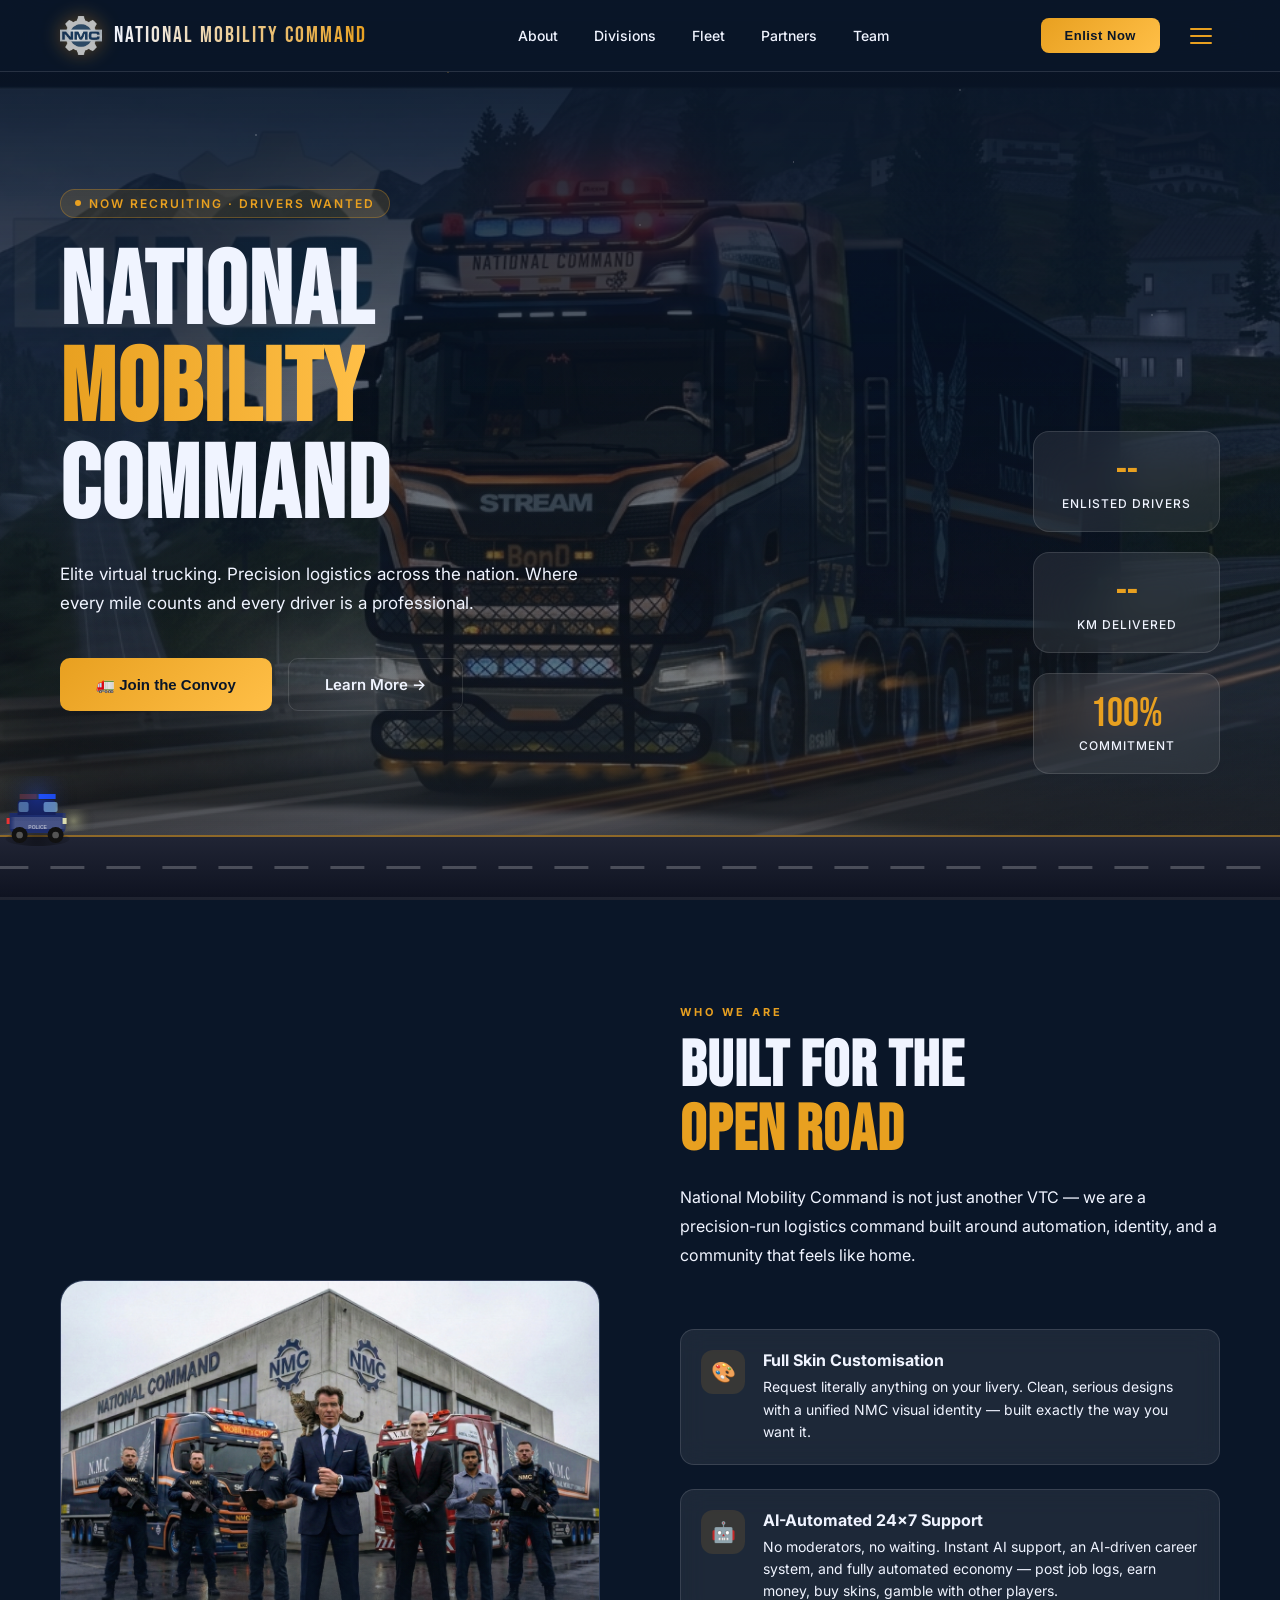
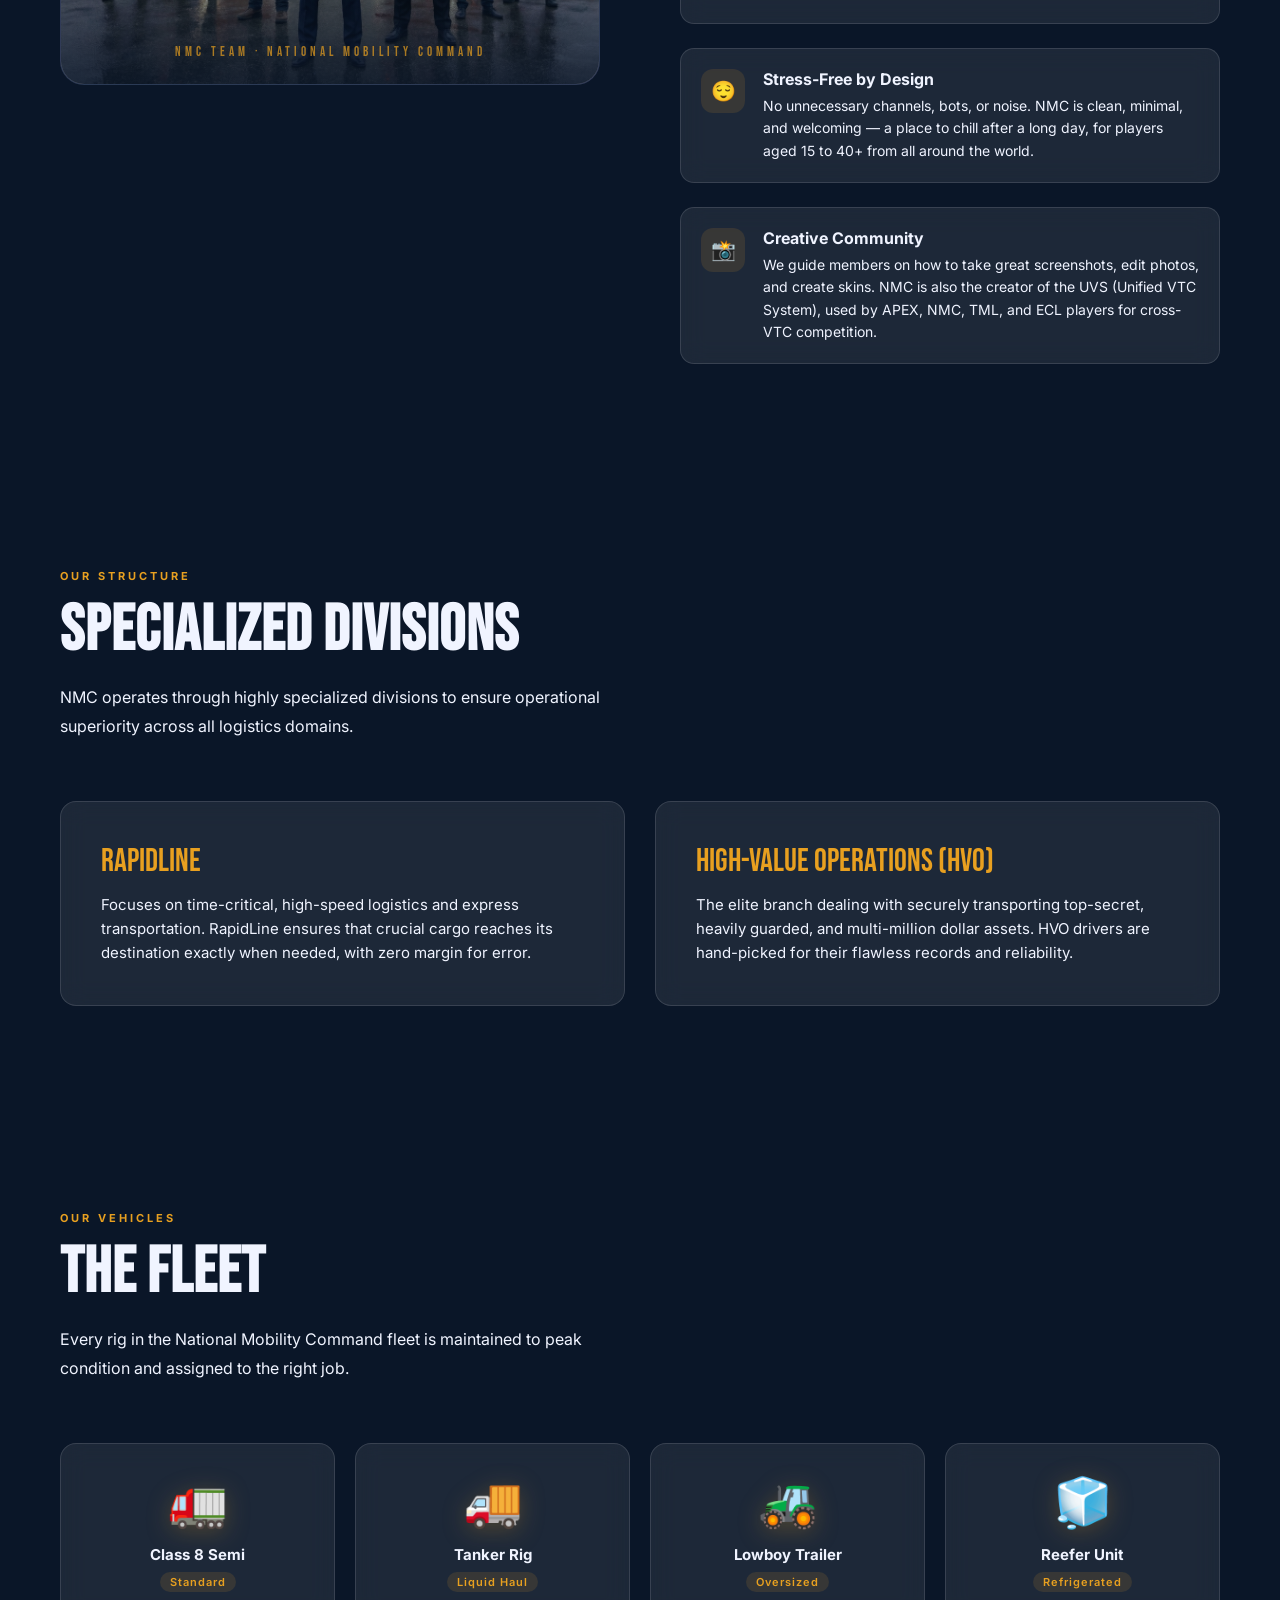
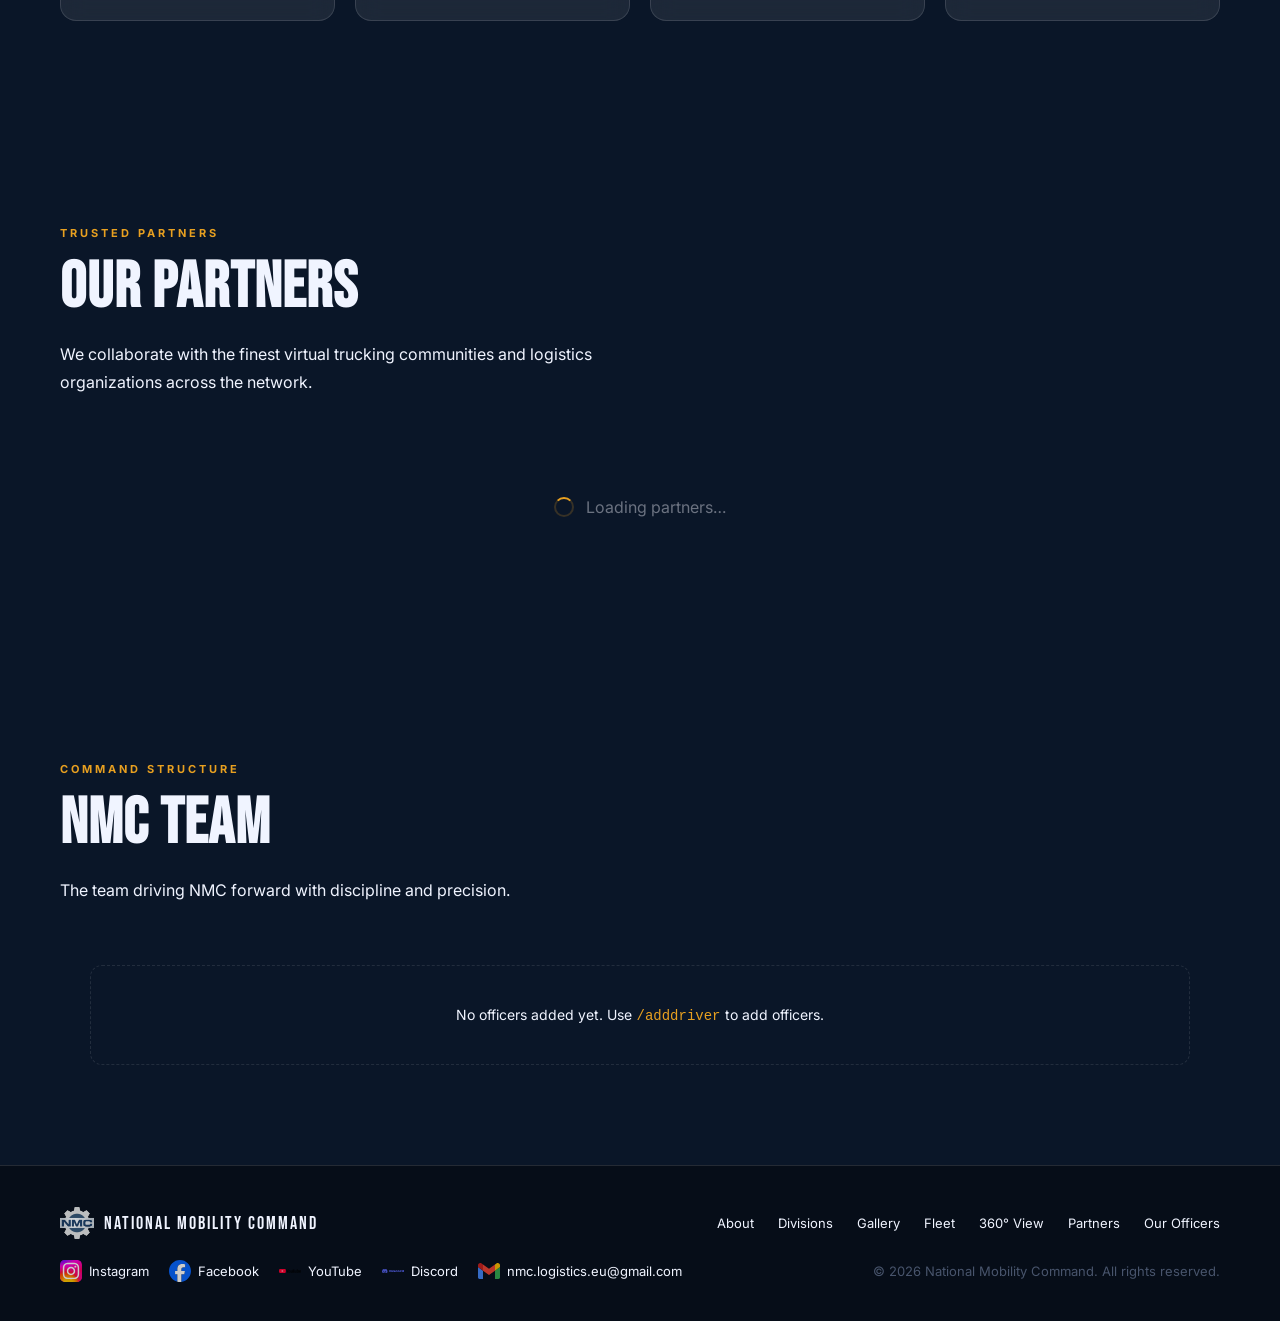
==== commit 21608cf0: "La la land" ====
--- a/index.html
+++ b/index.html
@@ -23,6 +23,53 @@
 
     <style>
     /* ══════════════════════════════════════════════════
+       HERO BACKGROUND IMAGE
+    ══════════════════════════════════════════════════ */
+    /* Fixed truck image — sits below the nav, above the dot-grid,
+       behind hero-content and the convoy canvas */
+    .hero-bg-image {
+        position: fixed;
+        top: 72px;        /* flush below the fixed nav */
+        left: 0;
+        right: 0;
+        bottom: 0;
+        z-index: 0;       /* above dot-grid (-1), below hero content (3) */
+        pointer-events: none;
+        overflow: hidden;
+    }
+    .hero-bg-image img {
+        width: 100%;
+        height: 100%;
+        object-fit: cover;
+        object-position: center bottom;
+        display: block;
+        mask-image: linear-gradient(
+            to bottom,
+            rgba(0,0,0,0.15) 0%,
+            rgba(0,0,0,0.55) 60%,
+            rgba(0,0,0,0.95) 88%,
+            rgba(0,0,0,1)    100%
+        );
+        -webkit-mask-image: linear-gradient(
+            to bottom,
+            rgba(0,0,0,0.15) 0%,
+            rgba(0,0,0,0.55) 60%,
+            rgba(0,0,0,0.95) 88%,
+            rgba(0,0,0,1)    100%
+        );
+    }
+    /* Hero stacking isolation so #hero sits above the fixed bg image */
+    #hero { isolation: isolate; }
+    /* Lighten the dark overlay so bg_truck.png shows through */
+    #hero .hero-bg {
+        background: linear-gradient(to bottom,
+            rgba(10,22,40,0.55) 0%,
+            rgba(10,22,40,0.15) 40%,
+            rgba(10,22,40,0.35) 70%,
+            rgba(10,22,40,0.88) 100%) !important;
+    }
+
+    /* ══════════════════════════════════════════════════
        SIDEBAR NAV
     ══════════════════════════════════════════════════ */
     /* hamburger toggle button — positioned inside the nav bar */
@@ -207,9 +254,15 @@
 </head>
 <body>
 
-    <!-- fixed full-page dot-grid background (behind everything) -->
+    <!-- fixed full-page dot-grid background (behind everything, shown only below hero) -->
     <div id="dot-grid-wrap" class="dot-grid-wrap" style="position:fixed;inset:0;z-index:-1;pointer-events:none;">
         <canvas id="dot-grid-canvas" class="dot-grid-canvas"></canvas>
+    </div>
+
+    <!-- Fixed hero background image (bg_truck.png) -->
+    <!-- Sits between the nav (72px) and the page; convoy canvas renders above it -->
+    <div class="hero-bg-image" id="hero-bg-image">
+        <img src="Assets/bg_truck.png" alt="NMC Truck Background">
     </div>
 
     <!-- ═══════════════════════ SIDEBAR ════════════════ -->
@@ -300,8 +353,8 @@
         <div class="hero-bg"></div>
         <div class="stars"></div>
         <div class="road-glow"></div>
-        <!-- convoy replaces light-beams -->
-        <canvas id="convoy-canvas" style="position:absolute;bottom:0;left:0;width:100%;height:130px;z-index:2;pointer-events:none;"></canvas>
+        <!-- convoy canvas — z-index:3 ensures it paints above the fixed bg image -->
+        <canvas id="convoy-canvas" style="position:absolute;bottom:0;left:0;width:100%;height:130px;z-index:3;pointer-events:none;"></canvas>
 
         <div class="hero-content">
             <div class="hero-badge"><div class="dot"></div>Now Recruiting · Drivers Wanted</div>
@@ -448,6 +501,45 @@
     <script src="js/app.js"></script>
     <script src="js/viewer360.js"></script>
     <script src="js/dotgrid.js"></script>
+
+    <script>
+    /* ── Hero bg image: clip to hero section + hide dots in hero ─── */
+    (function(){
+        const heroBgImg = document.getElementById('hero-bg-image');
+        const dotWrap   = document.getElementById('dot-grid-wrap');
+        const hero      = document.getElementById('hero');
+        const NAV_H     = 72;
+
+        function update(){
+            const heroRect = hero.getBoundingClientRect();
+            const heroBottom = heroRect.bottom; // bottom of hero relative to viewport
+
+            /* Clip the fixed bg image so it only shows within the hero area.
+               When the hero scrolls out of view (heroBottom <= NAV_H), hide it. */
+            if(heroBottom <= NAV_H){
+                heroBgImg.style.opacity = '0';
+                heroBgImg.style.pointerEvents = 'none';
+            } else {
+                heroBgImg.style.opacity = '1';
+                /* Clip bottom of the fixed image to match hero's bottom edge */
+                const clipBottom = Math.max(0, window.innerHeight - heroBottom);
+                heroBgImg.style.clipPath = `inset(0 0 ${clipBottom}px 0)`;
+            }
+
+            /* Mask dots in the hero area: push dot-grid down so it starts below hero */
+            const dotTop = Math.max(0, heroBottom);
+            dotWrap.style.top    = dotTop + 'px';
+            dotWrap.style.height = (window.innerHeight - dotTop) + 'px';
+        }
+
+        /* Smooth transition on opacity */
+        heroBgImg.style.transition = 'opacity 0.3s ease';
+
+        window.addEventListener('scroll', update, { passive: true });
+        window.addEventListener('resize', update, { passive: true });
+        update(); /* run once on load */
+    })();
+    </script>
 
     <script>
     /* ── Sidebar ─────────────────────────────────────── */
--- a/css/styles.css
+++ b/css/styles.css
@@ -171,19 +171,20 @@
     align-items: center;
     overflow: hidden;
     padding: 0 60px;
-}
-
-/* Animated road/convoy background */
+    isolation: isolate;
+}
+
+/* Overlay scrim — lightened so bg_truck.png shows through */
 .hero-bg {
     position: absolute;
     inset: 0;
     z-index: -2;
     background:
         linear-gradient(to bottom,
-            rgba(10, 22, 40, 1) 0%,
-            rgba(10, 22, 40, 0.3) 40%,
-            rgba(10, 22, 40, 0.6) 70%,
-            rgba(10, 22, 40, 1) 100%);
+            rgba(10, 22, 40, 0.55) 0%,
+            rgba(10, 22, 40, 0.15) 40%,
+            rgba(10, 22, 40, 0.35) 70%,
+            rgba(10, 22, 40, 0.88) 100%);
 }
 
 /* Stars */
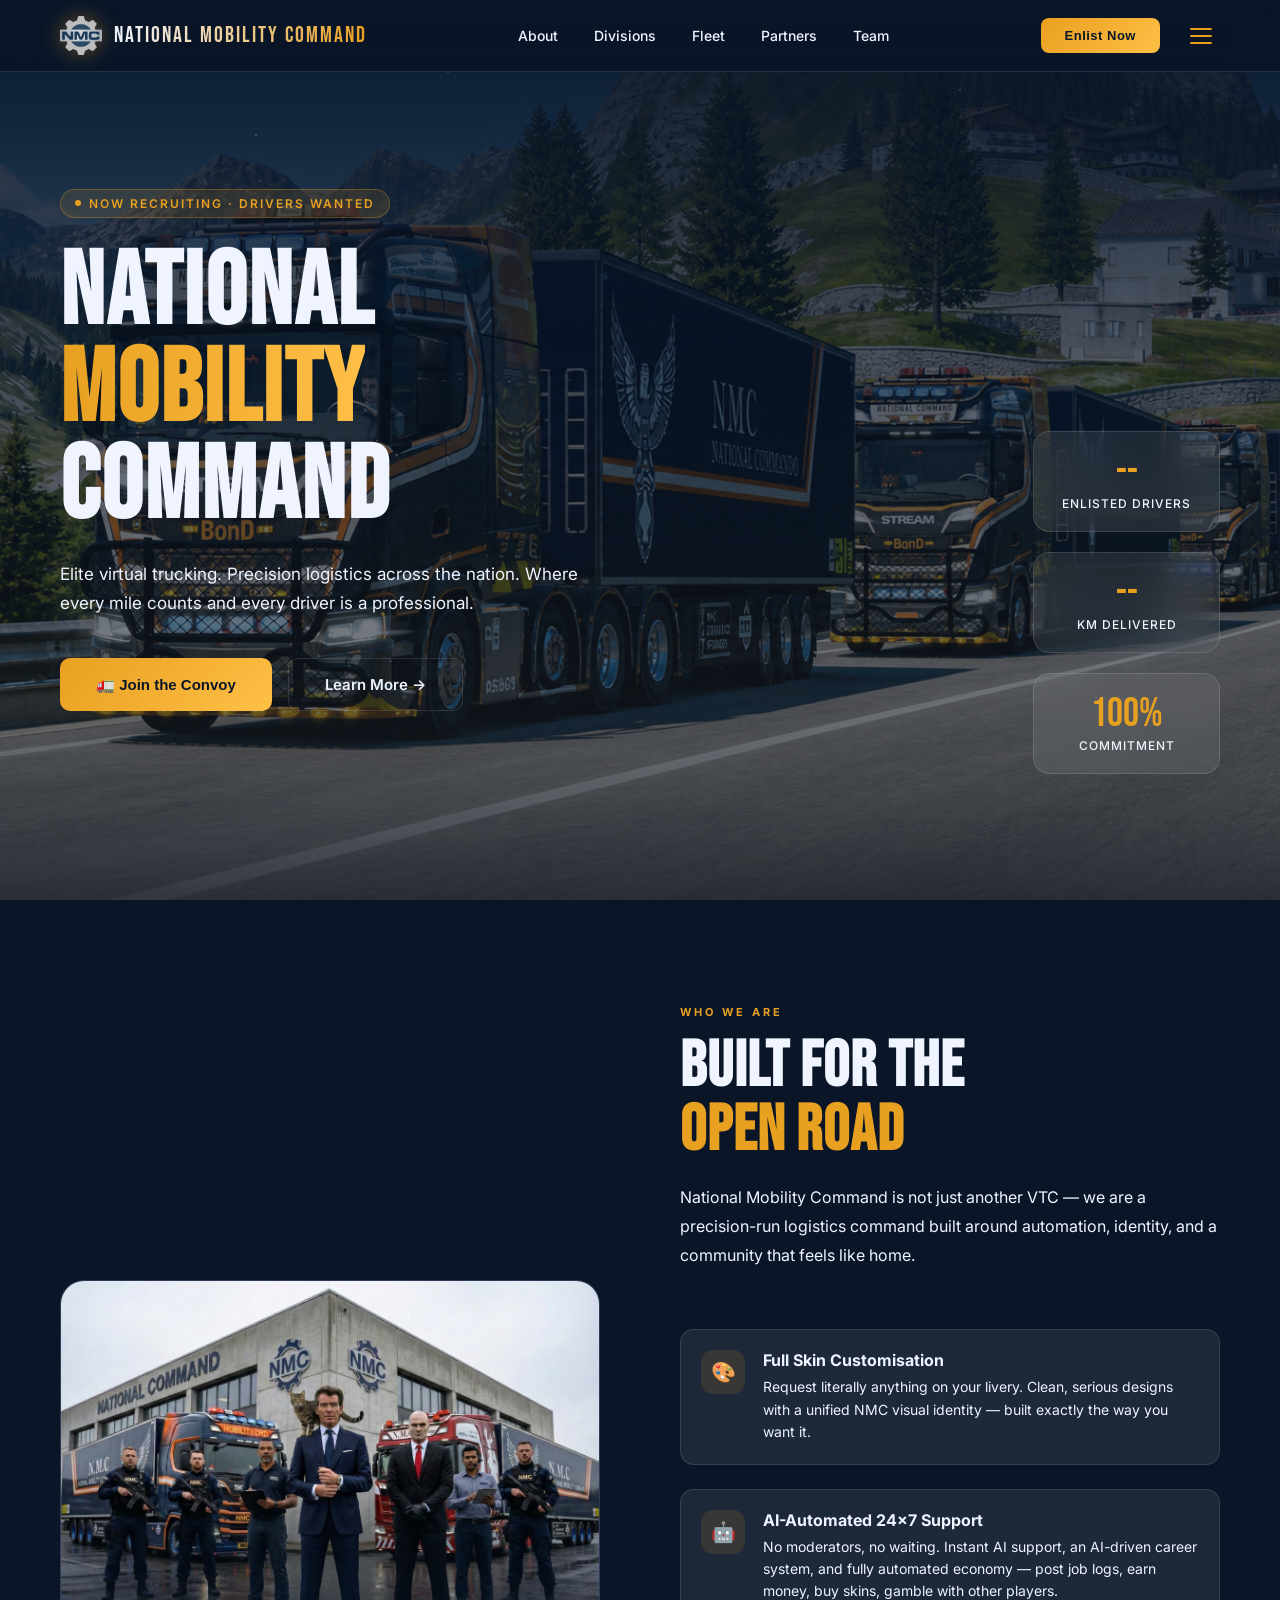
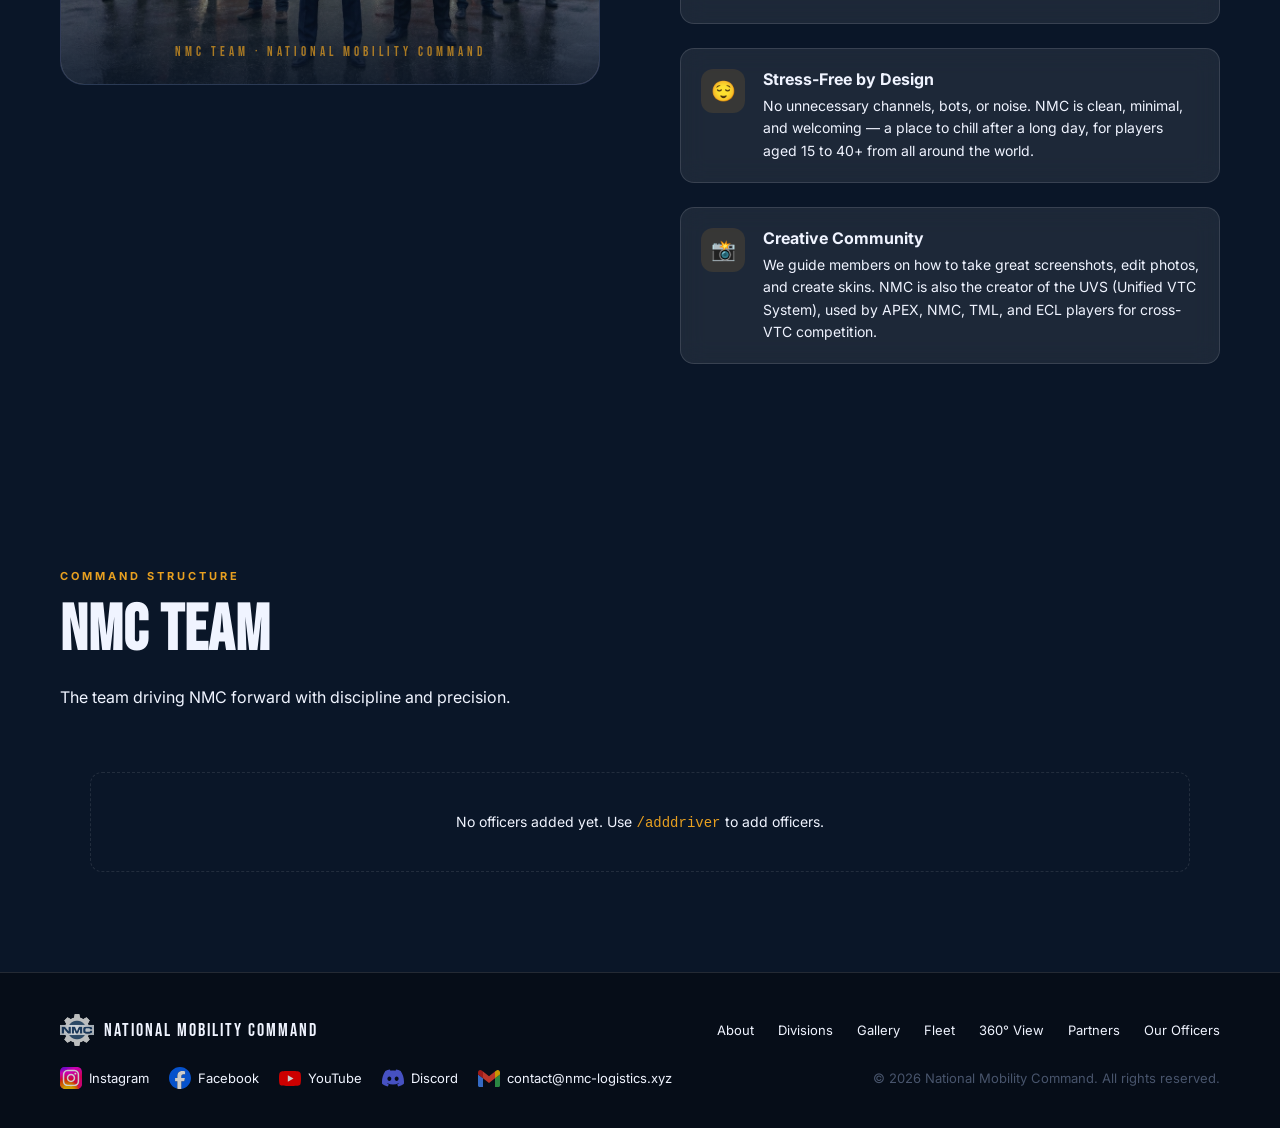
==== commit 2ab91dee: "Website update" ====
--- a/index.html
+++ b/index.html
@@ -254,10 +254,7 @@
 </head>
 <body>
 
-    <!-- fixed full-page dot-grid background (behind everything, shown only below hero) -->
-    <div id="dot-grid-wrap" class="dot-grid-wrap" style="position:fixed;inset:0;z-index:-1;pointer-events:none;">
-        <canvas id="dot-grid-canvas" class="dot-grid-canvas"></canvas>
-    </div>
+
 
     <!-- Fixed hero background image (bg_truck.png) -->
     <!-- Sits between the nav (72px) and the page; convoy canvas renders above it -->
@@ -335,9 +332,9 @@
         </div>
         <div class="nav-links">
             <a href="#about">About</a>
-            <a href="#divisions">Divisions</a>
-            <a href="#fleet">Fleet</a>
-            <a href="#partners">Partners</a>
+            <a href="divisions.html">Divisions</a>
+            <a href="fleet.html">Fleet</a>
+            <a href="partners.html">Partners</a>
             <a href="#officers">Team</a>
         </div>
         <div style="display:flex;align-items:center;gap:10px;">
@@ -372,6 +369,9 @@
             <div class="stat-card"><div class="stat-num">100%</div><div class="stat-lbl">Commitment</div></div>
         </div>
     </section>
+
+    <!-- Wrap all subsequent content in a solid background to cover the fixed hero naturally -->
+    <div class="page-content" style="background: var(--navy); position: relative; z-index: 10;">
 
     <!-- ═══════════════════════ ABOUT ══════════════════════════════ -->
     <section id="about">
@@ -395,50 +395,7 @@
         </div>
     </section>
 
-    <!-- ═══════════════════════ DIVISIONS ══════════════════════════ -->
-    <section id="divisions">
-        <div class="section-tag reveal">Our Structure</div>
-        <h2 class="section-title reveal">Specialized Divisions</h2>
-        <p class="section-sub reveal">NMC operates through highly specialized divisions to ensure operational superiority across all logistics domains.</p>
-        <div class="divisions-grid">
-            <div class="division-card reveal reveal-delay-1">
-                <div class="division-title">RapidLine</div>
-                <div class="division-desc">Focuses on time-critical, high-speed logistics and express transportation. RapidLine ensures that crucial cargo reaches its destination exactly when needed, with zero margin for error.</div>
-            </div>
-            <div class="division-card reveal reveal-delay-2">
-                <div class="division-title">High-Value Operations (HVO)</div>
-                <div class="division-desc">The elite branch dealing with securely transporting top-secret, heavily guarded, and multi-million dollar assets. HVO drivers are hand-picked for their flawless records and reliability.</div>
-            </div>
-        </div>
-    </section>
-
-    <!-- ═══════════════════════ FLEET ═══════════════════════════════ -->
-    <section id="fleet">
-        <div class="section-tag reveal">Our Vehicles</div>
-        <h2 class="section-title reveal">The Fleet</h2>
-        <p class="section-sub reveal">Every rig in the National Mobility Command fleet is maintained to peak condition and assigned to the right job.</p>
-        <div class="fleet-grid">
-            <div class="fleet-card reveal reveal-delay-1"><div class="fleet-truck-icon">🚛</div><div class="fleet-name">Class 8 Semi</div><div class="fleet-tag">Standard</div></div>
-            <div class="fleet-card reveal reveal-delay-2"><div class="fleet-truck-icon">🚚</div><div class="fleet-name">Tanker Rig</div><div class="fleet-tag">Liquid Haul</div></div>
-            <div class="fleet-card reveal reveal-delay-3"><div class="fleet-truck-icon">🚜</div><div class="fleet-name">Lowboy Trailer</div><div class="fleet-tag">Oversized</div></div>
-            <div class="fleet-card reveal"><div class="fleet-truck-icon">🧊</div><div class="fleet-name">Reefer Unit</div><div class="fleet-tag">Refrigerated</div></div>
-        </div>
-    </section>
-
-    <!-- ═══════════════════════ PARTNERS (FULL) ════════════════════ -->
-    <section id="partners">
-        <div class="section-tag reveal">Trusted Partners</div>
-        <h2 class="section-title reveal">Our Partners</h2>
-        <p class="section-sub reveal">We collaborate with the finest virtual trucking communities and logistics organizations across the network.</p>
-
-        <div id="partners-loading" class="partners-loading">
-            <div class="mini-spinner"></div>
-            <span>Loading partners…</span>
-        </div>
-        <div class="partners-grid" id="partners-grid" style="display:none;"></div>
-        <div class="partners-empty" id="partners-empty" style="display:none;">No partners listed yet. Use <code>/addpartner</code> to add.</div>
-
-    </section>
+
 
     <!-- ═══════════════════════ OFFICERS ════════════════════════════ -->
     <section id="officers" style="background:transparent;">
@@ -458,11 +415,11 @@
         </div>
         <div class="footer-links" style="flex-wrap:wrap;">
             <a href="#about">About</a>
-            <a href="#divisions">Divisions</a>
+            <a href="divisions.html">Divisions</a>
             <a href="gallery.html">Gallery</a>
-            <a href="#fleet">Fleet</a>
+            <a href="fleet.html">Fleet</a>
             <a href="360.html">360° View</a>
-            <a href="#partners">Partners</a>
+            <a href="partners.html">Partners</a>
             <a href="leaderboard.html">Our Officers</a>
         </div>
         <div class="footer-contact" style="font-size:13px;color:var(--muted);display:flex;gap:20px;flex-wrap:wrap;align-items:center;">
@@ -470,10 +427,11 @@
             <a href="https://www.facebook.com/people/National-Mobility-Command/61561385883344/" target="_blank" class="footer-social-link" title="Facebook"><img src="Assets/2023_Facebook_icon.svg" alt="Facebook" style="width:22px;height:22px;object-fit:contain;filter:brightness(.8);transition:filter .2s;" onmouseover="this.style.filter='brightness(1.2)'" onmouseout="this.style.filter='brightness(.8)'"><span>Facebook</span></a>
             <a href="https://www.youtube.com/@nmc.logistics" target="_blank" class="footer-social-link" title="YouTube"><img src="Assets/YouTube_2024.svg" alt="YouTube" style="width:22px;height:22px;object-fit:contain;filter:brightness(.8);transition:filter .2s;" onmouseover="this.style.filter='brightness(1.2)'" onmouseout="this.style.filter='brightness(.8)'"><span>YouTube</span></a>
             <a href="https://discord.gg/qwRUQ6msT8" target="_blank" class="footer-social-link" title="Discord"><img src="Assets/Discord_logo.svg" alt="Discord" style="width:22px;height:22px;object-fit:contain;filter:brightness(.8);transition:filter .2s;" onmouseover="this.style.filter='brightness(1.2)'" onmouseout="this.style.filter='brightness(.8)'"><span>Discord</span></a>
-            <a href="mailto:nmc.logistics.eu@gmail.com" class="footer-social-link" title="Email"><img src="Assets/Gmail_icon_(2020).svg" alt="Gmail" style="width:22px;height:22px;object-fit:contain;filter:brightness(.8);transition:filter .2s;" onmouseover="this.style.filter='brightness(1.2)'" onmouseout="this.style.filter='brightness(.8)'"><span>nmc.logistics.eu@gmail.com</span></a>
+            <a href="mailto:contact@nmc-logistics.xyz" class="footer-social-link" title="Email"><img src="Assets/Gmail_icon_(2020).svg" alt="Gmail" style="width:22px;height:22px;object-fit:contain;filter:brightness(.8);transition:filter .2s;" onmouseover="this.style.filter='brightness(1.2)'" onmouseout="this.style.filter='brightness(.8)'"><span>contact@nmc-logistics.xyz</span></a>
         </div>
         <div class="footer-copy">© 2026 National Mobility Command. All rights reserved.</div>
     </footer>
+    </div> <!-- /page-content wrapper -->
 
     <!-- ═══════════════════════ MODAL ════════════════════════════════ -->
     <div id="enlistModal" class="modal-overlay">
@@ -500,46 +458,9 @@
     <script src="js/supabase.min.js"></script>
     <script src="js/app.js"></script>
     <script src="js/viewer360.js"></script>
-    <script src="js/dotgrid.js"></script>
-
-    <script>
-    /* ── Hero bg image: clip to hero section + hide dots in hero ─── */
-    (function(){
-        const heroBgImg = document.getElementById('hero-bg-image');
-        const dotWrap   = document.getElementById('dot-grid-wrap');
-        const hero      = document.getElementById('hero');
-        const NAV_H     = 72;
-
-        function update(){
-            const heroRect = hero.getBoundingClientRect();
-            const heroBottom = heroRect.bottom; // bottom of hero relative to viewport
-
-            /* Clip the fixed bg image so it only shows within the hero area.
-               When the hero scrolls out of view (heroBottom <= NAV_H), hide it. */
-            if(heroBottom <= NAV_H){
-                heroBgImg.style.opacity = '0';
-                heroBgImg.style.pointerEvents = 'none';
-            } else {
-                heroBgImg.style.opacity = '1';
-                /* Clip bottom of the fixed image to match hero's bottom edge */
-                const clipBottom = Math.max(0, window.innerHeight - heroBottom);
-                heroBgImg.style.clipPath = `inset(0 0 ${clipBottom}px 0)`;
-            }
-
-            /* Mask dots in the hero area: push dot-grid down so it starts below hero */
-            const dotTop = Math.max(0, heroBottom);
-            dotWrap.style.top    = dotTop + 'px';
-            dotWrap.style.height = (window.innerHeight - dotTop) + 'px';
-        }
-
-        /* Smooth transition on opacity */
-        heroBgImg.style.transition = 'opacity 0.3s ease';
-
-        window.addEventListener('scroll', update, { passive: true });
-        window.addEventListener('resize', update, { passive: true });
-        update(); /* run once on load */
-    })();
-    </script>
+
+
+
 
     <script>
     /* ── Sidebar ─────────────────────────────────────── */
@@ -567,52 +488,7 @@
     document.addEventListener('keydown', e=>{ if(e.key==='Escape') closeSidebar(); });
     window.closeSidebar = closeSidebar;
 
-    /* ── Partners ─────────────────────────────────────── */
-    const SUPABASE_URL = 'https://aijrvldtilncnclvvles.supabase.co';
-    const SUPABASE_KEY = 'eyJhbGciOiJIUzI1NiIsInR5cCI6IkpXVCJ9.eyJpc3MiOiJzdXBhYmFzZSIsInJlZiI6ImFpanJ2bGR0aWxuY25jbHZ2bGVzIiwicm9sZSI6ImFub24iLCJpYXQiOjE3NjU1MDQ2MjgsImV4cCI6MjA4MTA4MDYyOH0.ASKDuChVVlCzW7cnfUJQ2TbPUx90HPKZ60c6o7-s_AM';
-
-    function waitForSb(cb, attempt=0){
-        if(typeof window.supabase !== 'undefined') cb();
-        else if(attempt < 30) setTimeout(()=>waitForSb(cb, attempt+1), 200);
-    }
-
-    waitForSb(async ()=>{
-        const grid   = document.getElementById('partners-grid');
-        const empty  = document.getElementById('partners-empty');
-        const loader = document.getElementById('partners-loading');
-        try {
-            const sb = window.supabase.createClient(SUPABASE_URL, SUPABASE_KEY);
-            const { data, error } = await sb.from('partners').select('*').order('created_at', {ascending:false});
-            loader.style.display='none';
-            if(error || !data || !data.length){ empty.style.display='block'; return; }
-            grid.style.display='grid';
-            data.forEach(p=>{
-                const card = document.createElement('div');
-                card.className = 'partner-card reveal';
-                card.innerHTML = `
-                    <div class="partner-logo-wrap">
-                        ${p.logo_url
-                            ? `<img src="${p.logo_url}" alt="${p.name||''}">`
-                            : `<div class="partner-logo-placeholder">🤝</div>`}
-                    </div>
-                    <div class="partner-info">
-                        <div class="partner-name">${p.name||'Partner'}</div>
-                        <div class="partner-type">${p.type||'VTC'}</div>
-                        ${p.member_count ? `<div class="partner-members">👥 ${p.member_count} members</div>` : ''}
-                    </div>
-                    ${p.discord_invite ? `<a href="${p.discord_invite}" target="_blank" class="partner-discord">Join Discord →</a>` : ''}
-                `;
-                grid.appendChild(card);
-            });
-            // trigger reveal on newly added cards
-            if(window._revealObserver) grid.querySelectorAll('.reveal').forEach(el=>window._revealObserver.observe(el));
-        } catch(e){
-            console.warn('[Partners]', e);
-            loader.style.display='none';
-            empty.style.display='block';
-        }
-    });
-    </script>
+
     <script src="js/convoy.js"></script>
 </body>
 </html>
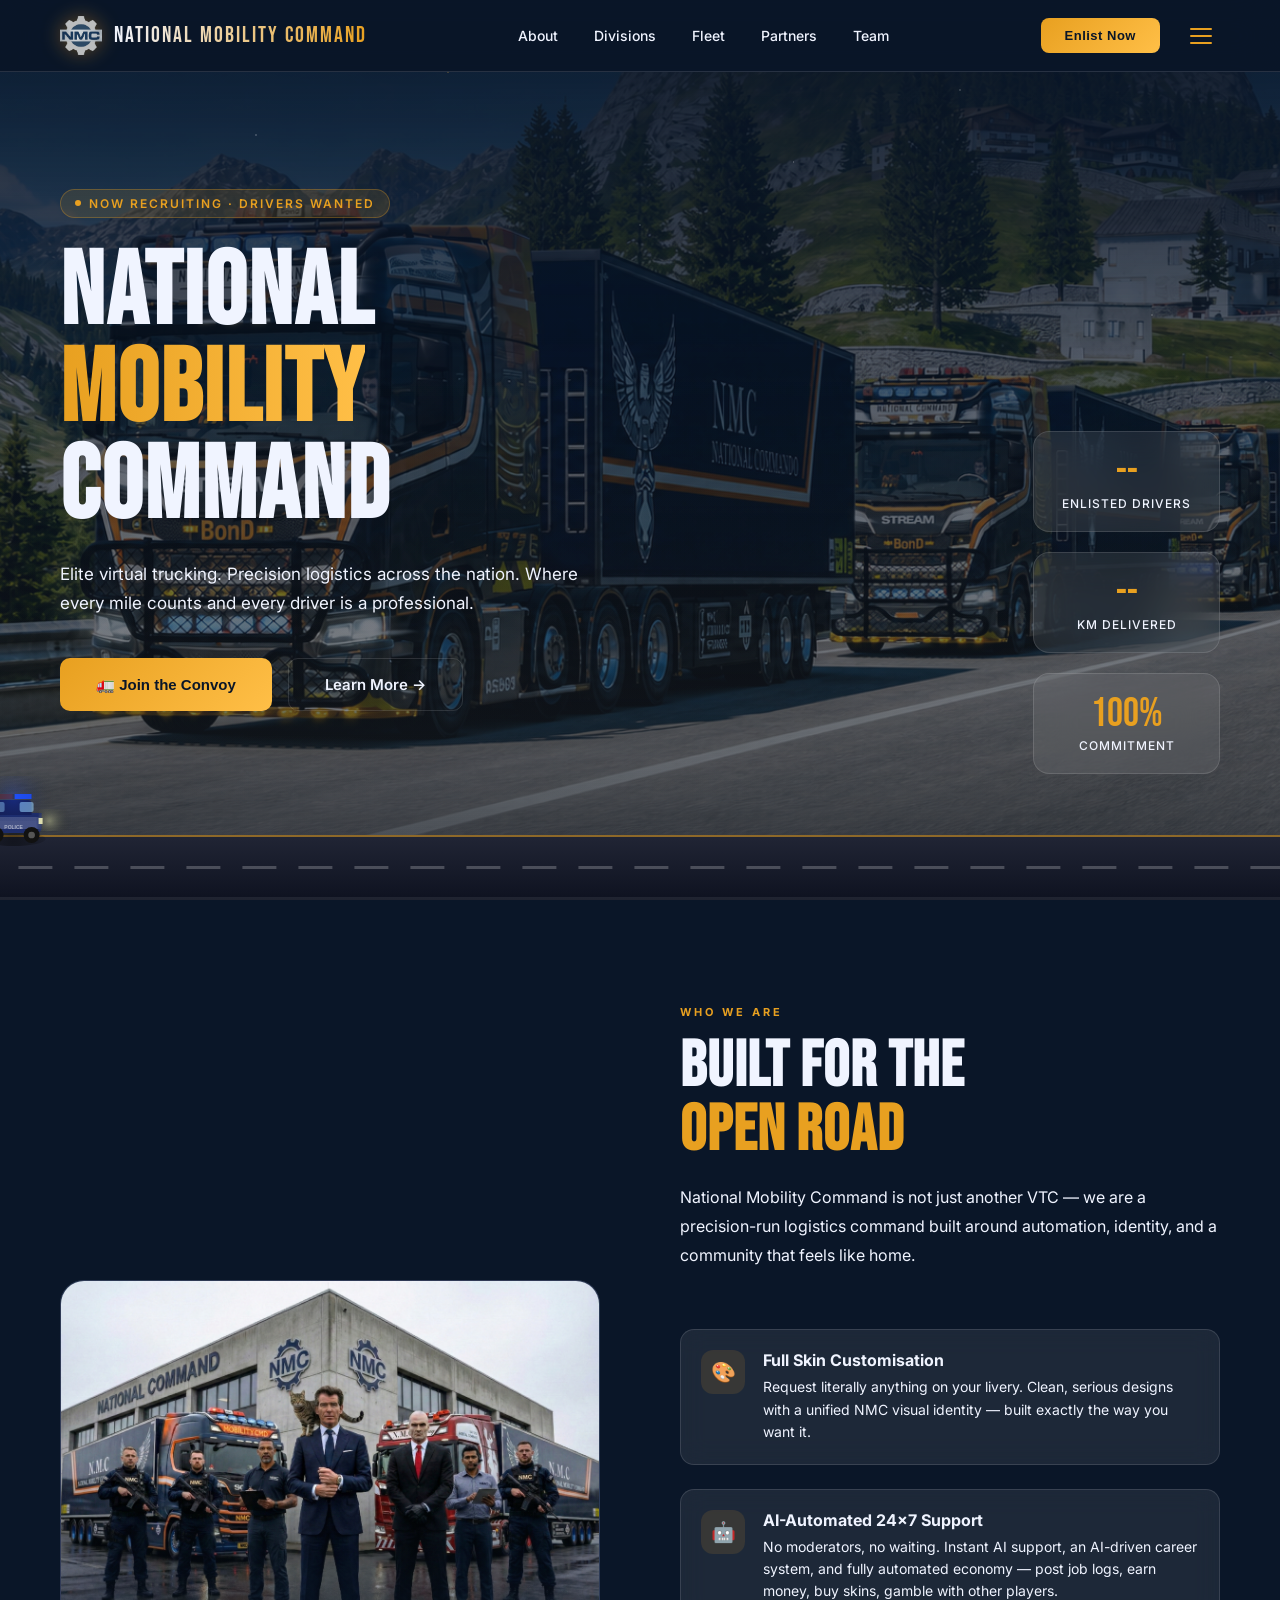
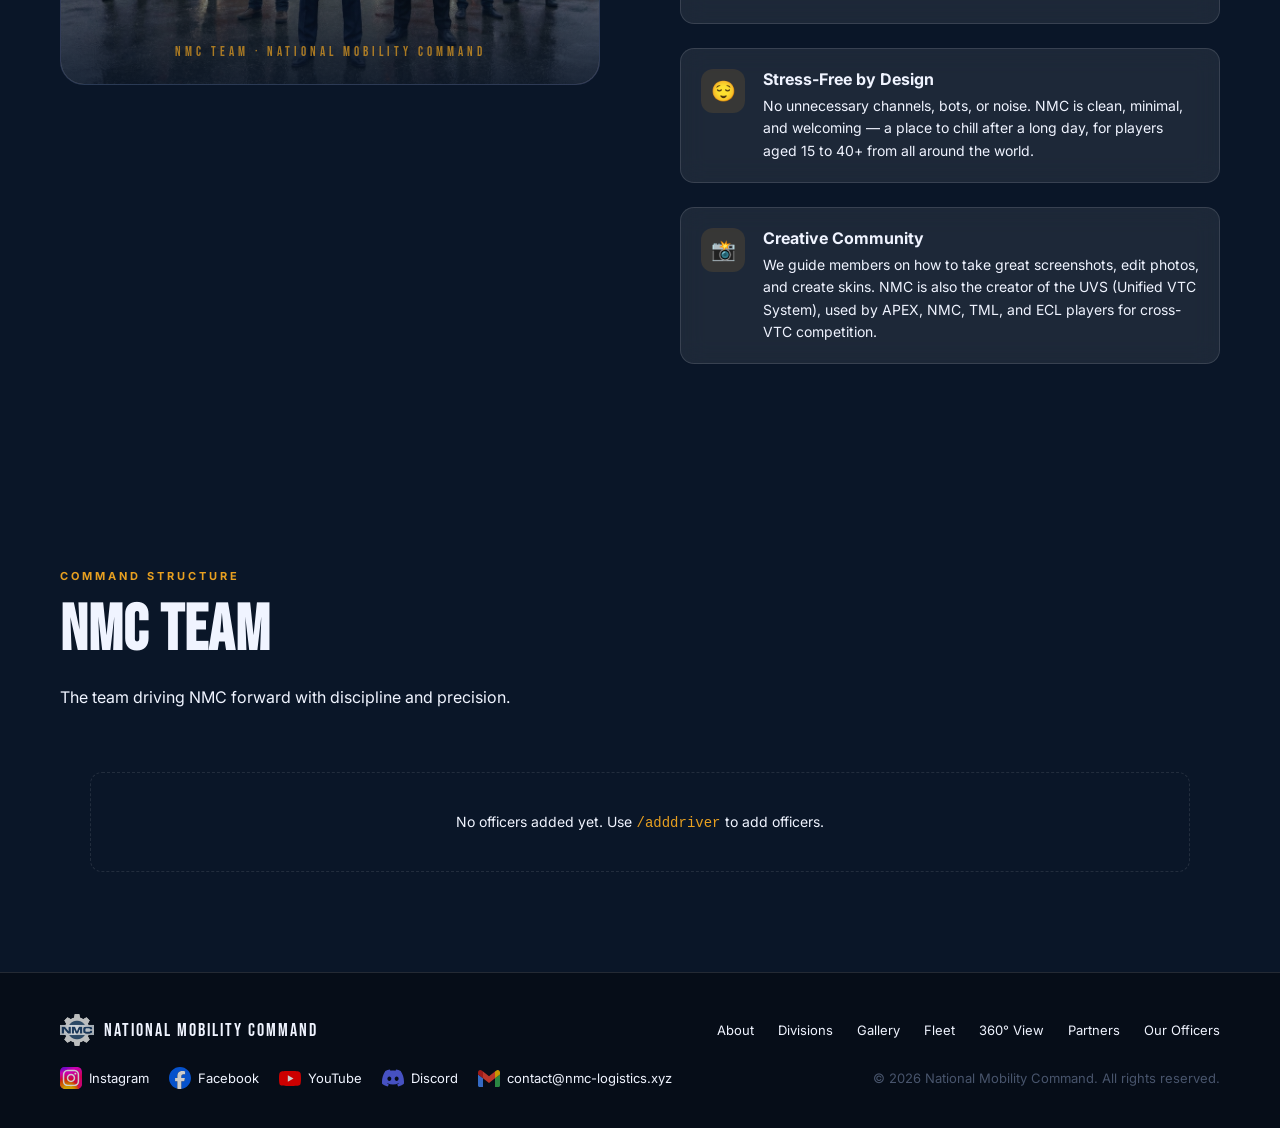
==== commit 9ad4ea04: "Fix hamburger menu sidebar toggle script" ====
--- a/index.html
+++ b/index.html
@@ -487,7 +487,8 @@
     overlay.addEventListener('click', closeSidebar);
     document.addEventListener('keydown', e=>{ if(e.key==='Escape') closeSidebar(); });
     window.closeSidebar = closeSidebar;
-
+    window.toggleSidebar = toggleSidebar;
+    </script>
 
     <script src="js/convoy.js"></script>
 </body>
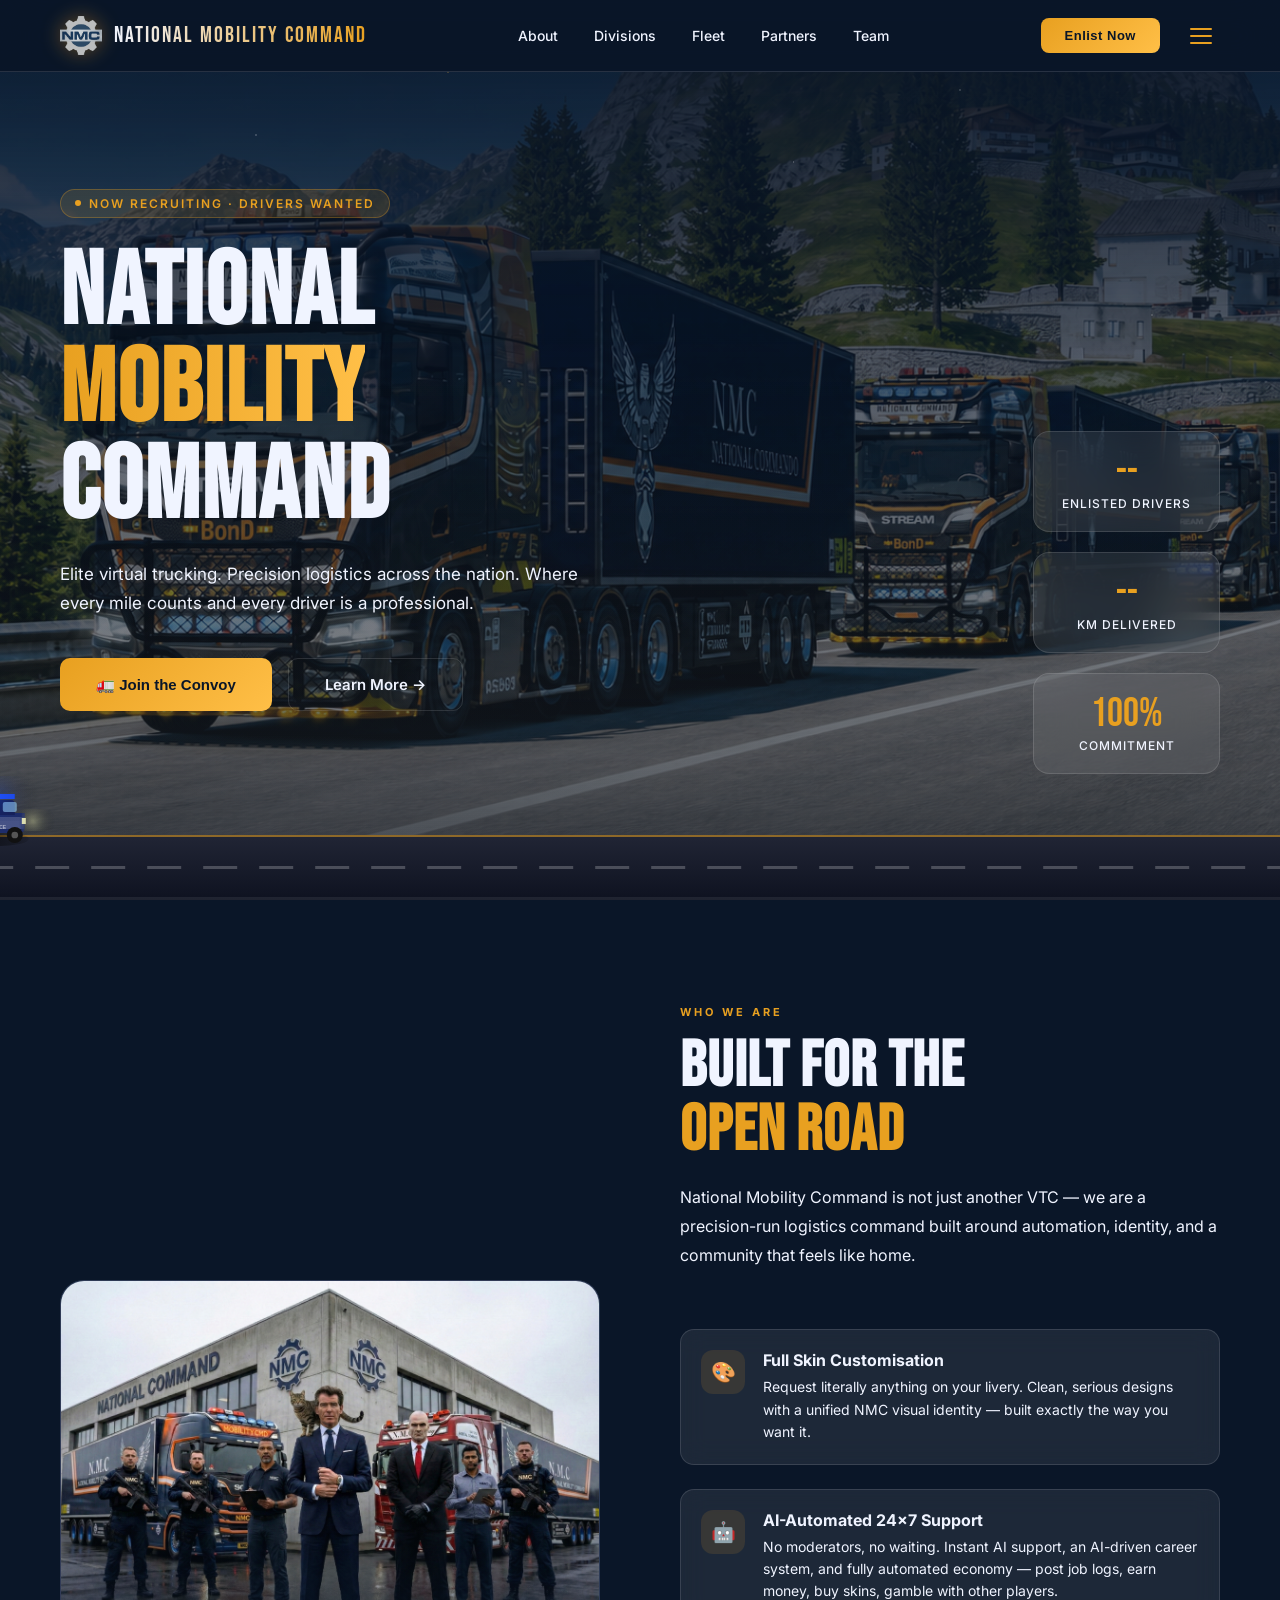
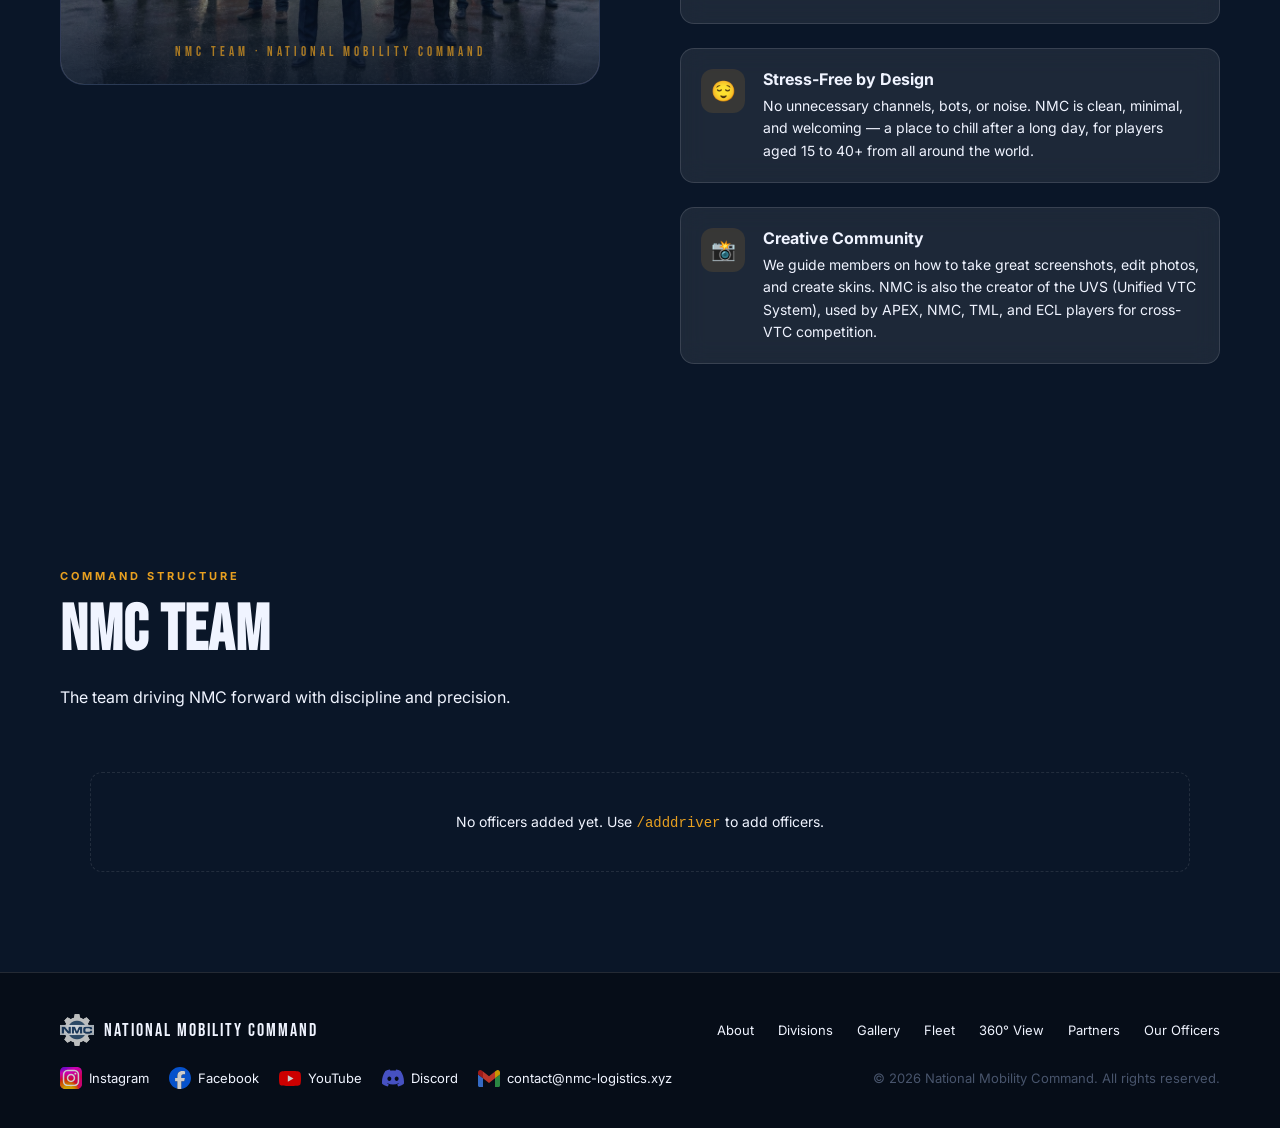
==== commit 27221f4a: "Event Images added && Minor Fixes" ====
--- a/index.html
+++ b/index.html
@@ -9,8 +9,8 @@
     <meta property="og:site_name" content="National Mobility Command">
     <meta property="og:title" content="National Mobility Command | NMC">
     <meta property="og:description" content="Elite virtual trucking &amp; precision logistics. Join NMC — the nation's premier freight transport command. Enlist today.">
-    <meta property="og:url" content="https://page.nmc-logistics-eu.workers.dev/">
-    <meta property="og:image" content="https://page.nmc-logistics-eu.workers.dev/Assets/NMC_logo.png">
+    <meta property="og:url" content="https://www.nmc-logistics-eu.workers.dev/">
+    <meta property="og:image" content="https://www.nmc-logistics-eu.workers.dev/Assets/NMC_logo.png">
     <meta property="og:image:width" content="512">
     <meta property="og:image:height" content="512">
     <meta name="theme-color" content="#e8a020">
@@ -37,7 +37,21 @@
         pointer-events: none;
         overflow: hidden;
     }
-    .hero-bg-image img {
+    .hero-bg-slider {
+        display: flex;
+        width: 100%;
+        height: 100%;
+        transition: transform 0.6s cubic-bezier(0.16, 1, 0.3, 1);
+        will-change: transform;
+    }
+    .hero-bg-slide {
+        flex: 0 0 100%;
+        width: 100%;
+        height: 100%;
+        position: relative;
+        overflow: hidden;
+    }
+    .hero-bg-slide img {
         width: 100%;
         height: 100%;
         object-fit: cover;
@@ -256,10 +270,14 @@
 
 
 
-    <!-- Fixed hero background image (bg_truck.png) -->
+    <!-- Fixed hero background image (bg_trucks folder) -->
     <!-- Sits between the nav (72px) and the page; convoy canvas renders above it -->
     <div class="hero-bg-image" id="hero-bg-image">
-        <img src="Assets/bg_truck.png" alt="NMC Truck Background">
+        <div class="hero-bg-slider" id="hero-bg-slider">
+            <div class="hero-bg-slide">
+                <img src="Assets/bg_trucks/1.png" alt="NMC Truck Background">
+            </div>
+        </div>
     </div>
 
     <!-- ═══════════════════════ SIDEBAR ════════════════ -->
@@ -458,6 +476,7 @@
     <script src="js/supabase.min.js"></script>
     <script src="js/app.js"></script>
     <script src="js/viewer360.js"></script>
+    <script src="js/hero-carousel.js"></script>
 
 
 
@@ -487,9 +506,9 @@
     overlay.addEventListener('click', closeSidebar);
     document.addEventListener('keydown', e=>{ if(e.key==='Escape') closeSidebar(); });
     window.closeSidebar = closeSidebar;
-    window.toggleSidebar = toggleSidebar;
+
+     window.toggleSidebar = toggleSidebar;
     </script>
-
     <script src="js/convoy.js"></script>
 </body>
 </html>
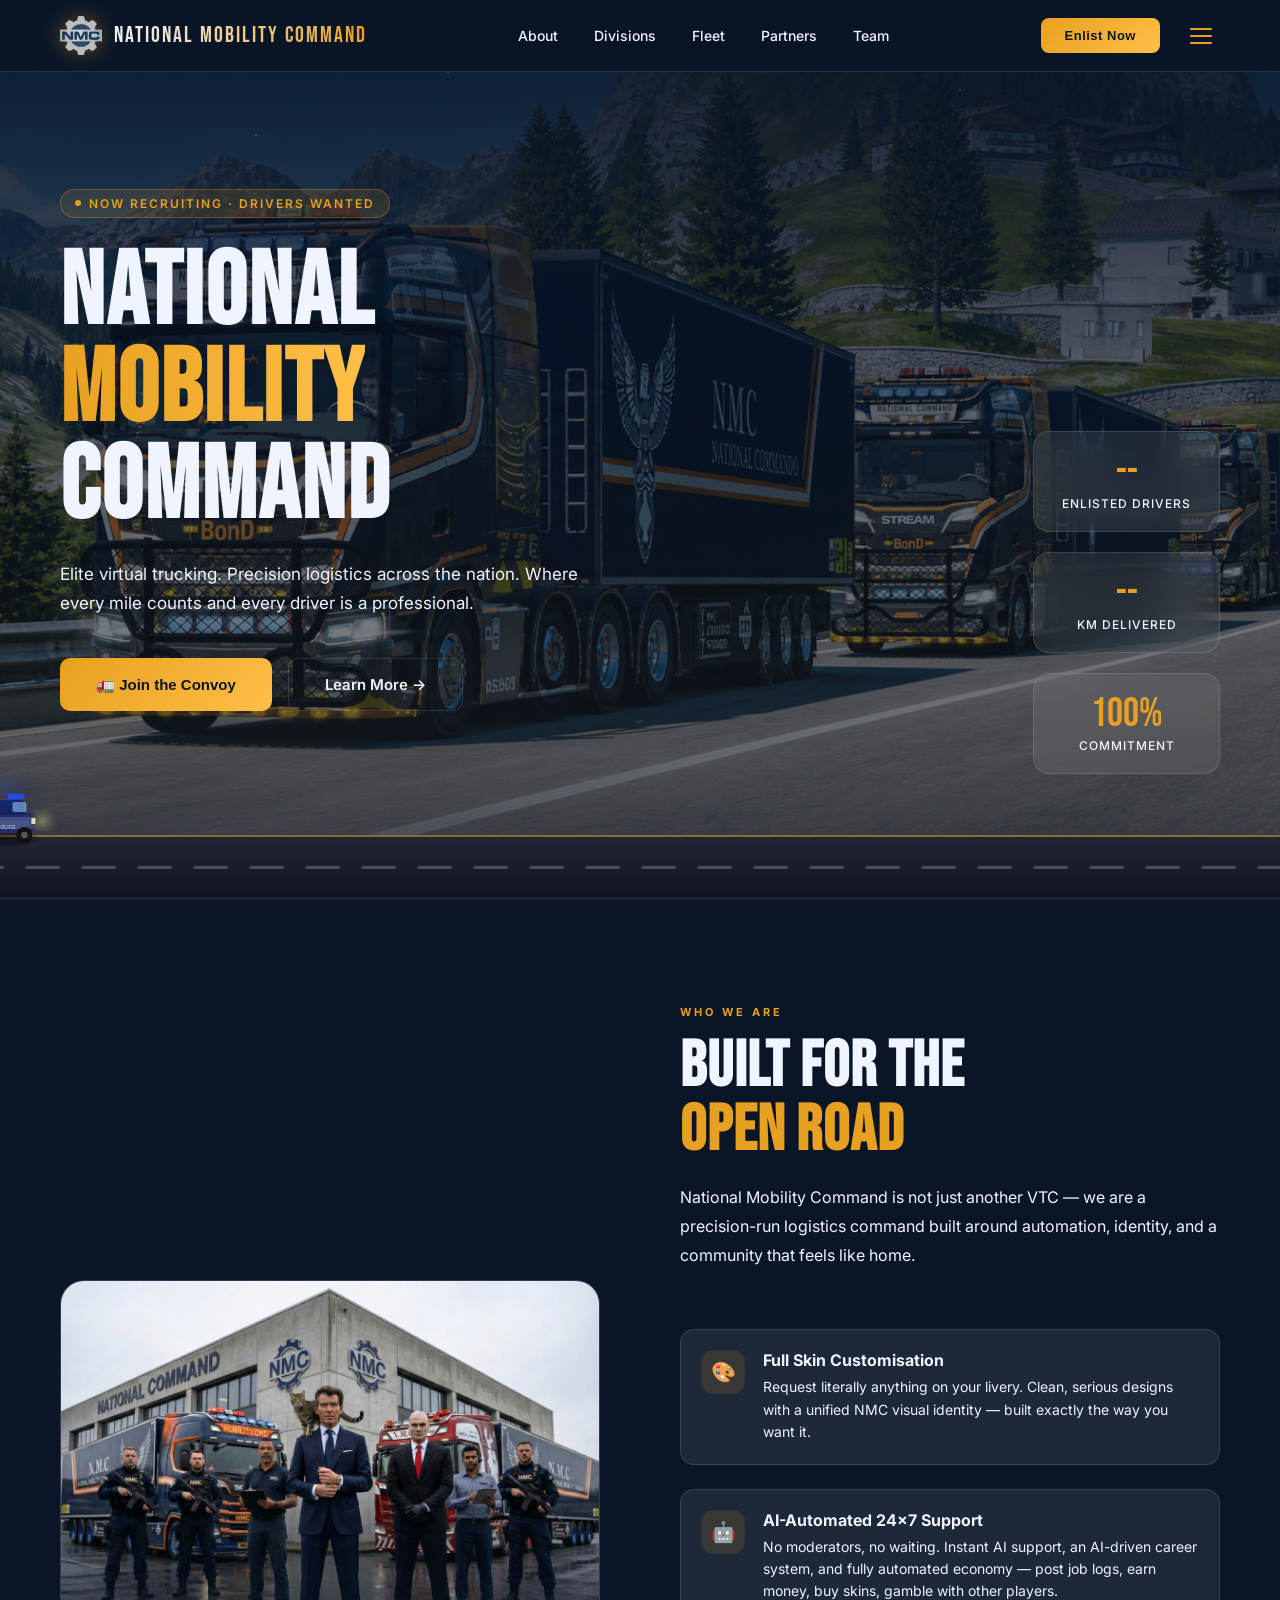
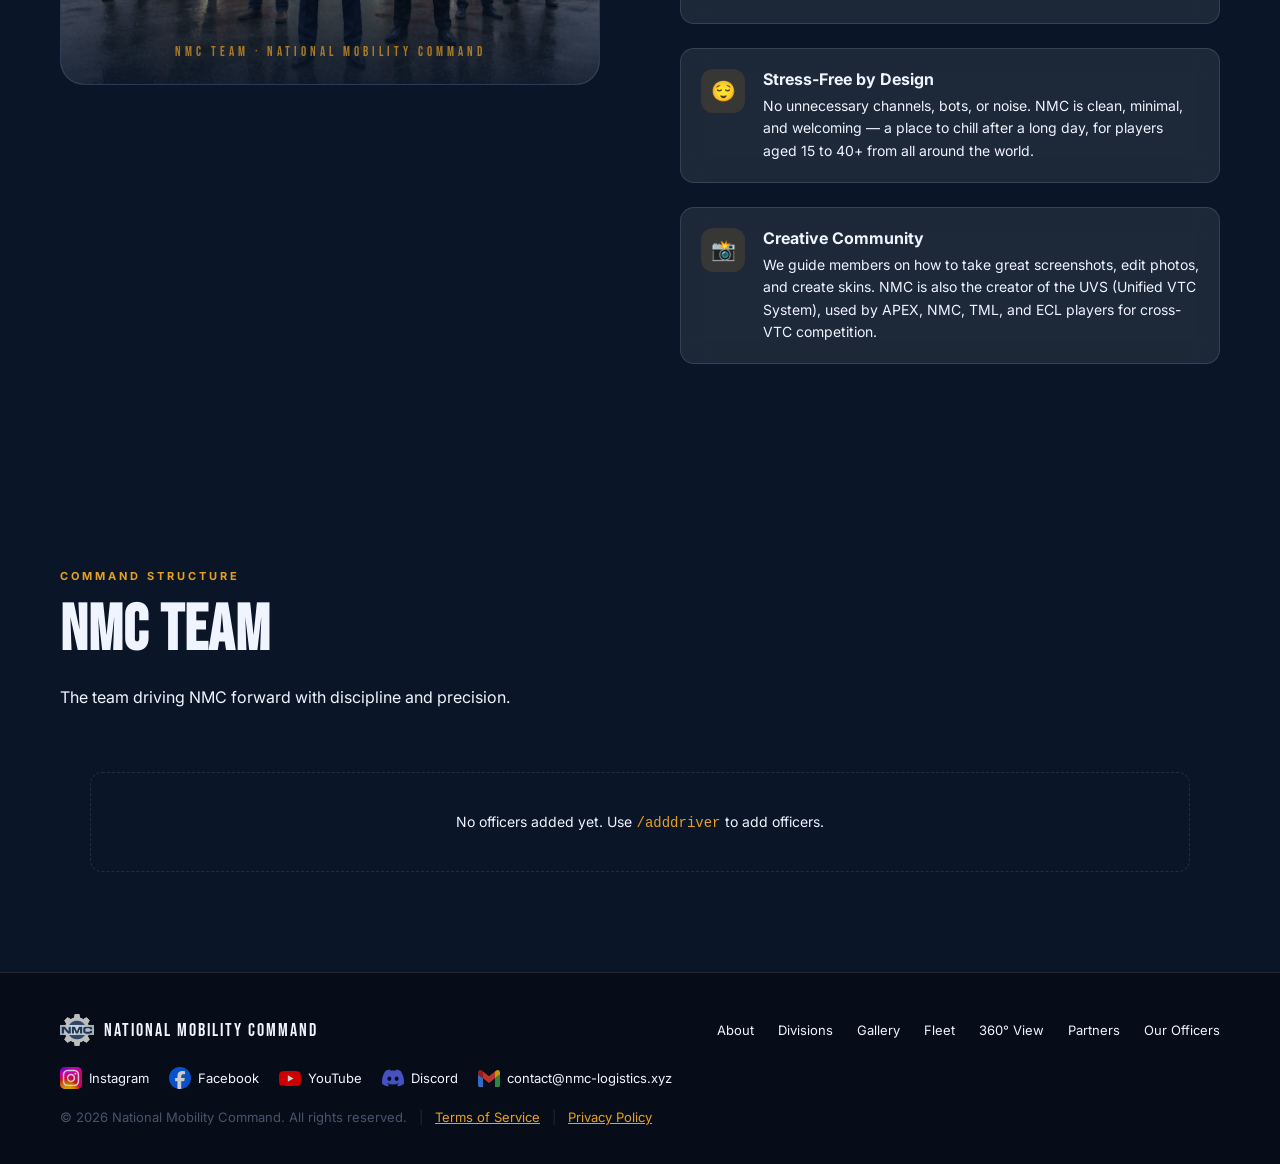
==== commit 5be75df3: "Added ToS and Privacy policy for UVS App." ====
--- a/index.html
+++ b/index.html
@@ -447,7 +447,13 @@
             <a href="https://discord.gg/qwRUQ6msT8" target="_blank" class="footer-social-link" title="Discord"><img src="Assets/Discord_logo.svg" alt="Discord" style="width:22px;height:22px;object-fit:contain;filter:brightness(.8);transition:filter .2s;" onmouseover="this.style.filter='brightness(1.2)'" onmouseout="this.style.filter='brightness(.8)'"><span>Discord</span></a>
             <a href="mailto:contact@nmc-logistics.xyz" class="footer-social-link" title="Email"><img src="Assets/Gmail_icon_(2020).svg" alt="Gmail" style="width:22px;height:22px;object-fit:contain;filter:brightness(.8);transition:filter .2s;" onmouseover="this.style.filter='brightness(1.2)'" onmouseout="this.style.filter='brightness(.8)'"><span>contact@nmc-logistics.xyz</span></a>
         </div>
-        <div class="footer-copy">© 2026 National Mobility Command. All rights reserved.</div>
+        <div class="footer-copy">
+            © 2026 National Mobility Command. All rights reserved.
+            <span style="margin: 0 8px; color: var(--border);">|</span>
+            <a href="terms-of-service.html" style="color: var(--gold); text-decoration: underline;">Terms of Service</a>
+            <span style="margin: 0 8px; color: var(--border);">|</span>
+            <a href="privacy-policy.html" style="color: var(--gold); text-decoration: underline;">Privacy Policy</a>
+        </div>
     </footer>
     </div> <!-- /page-content wrapper -->
 
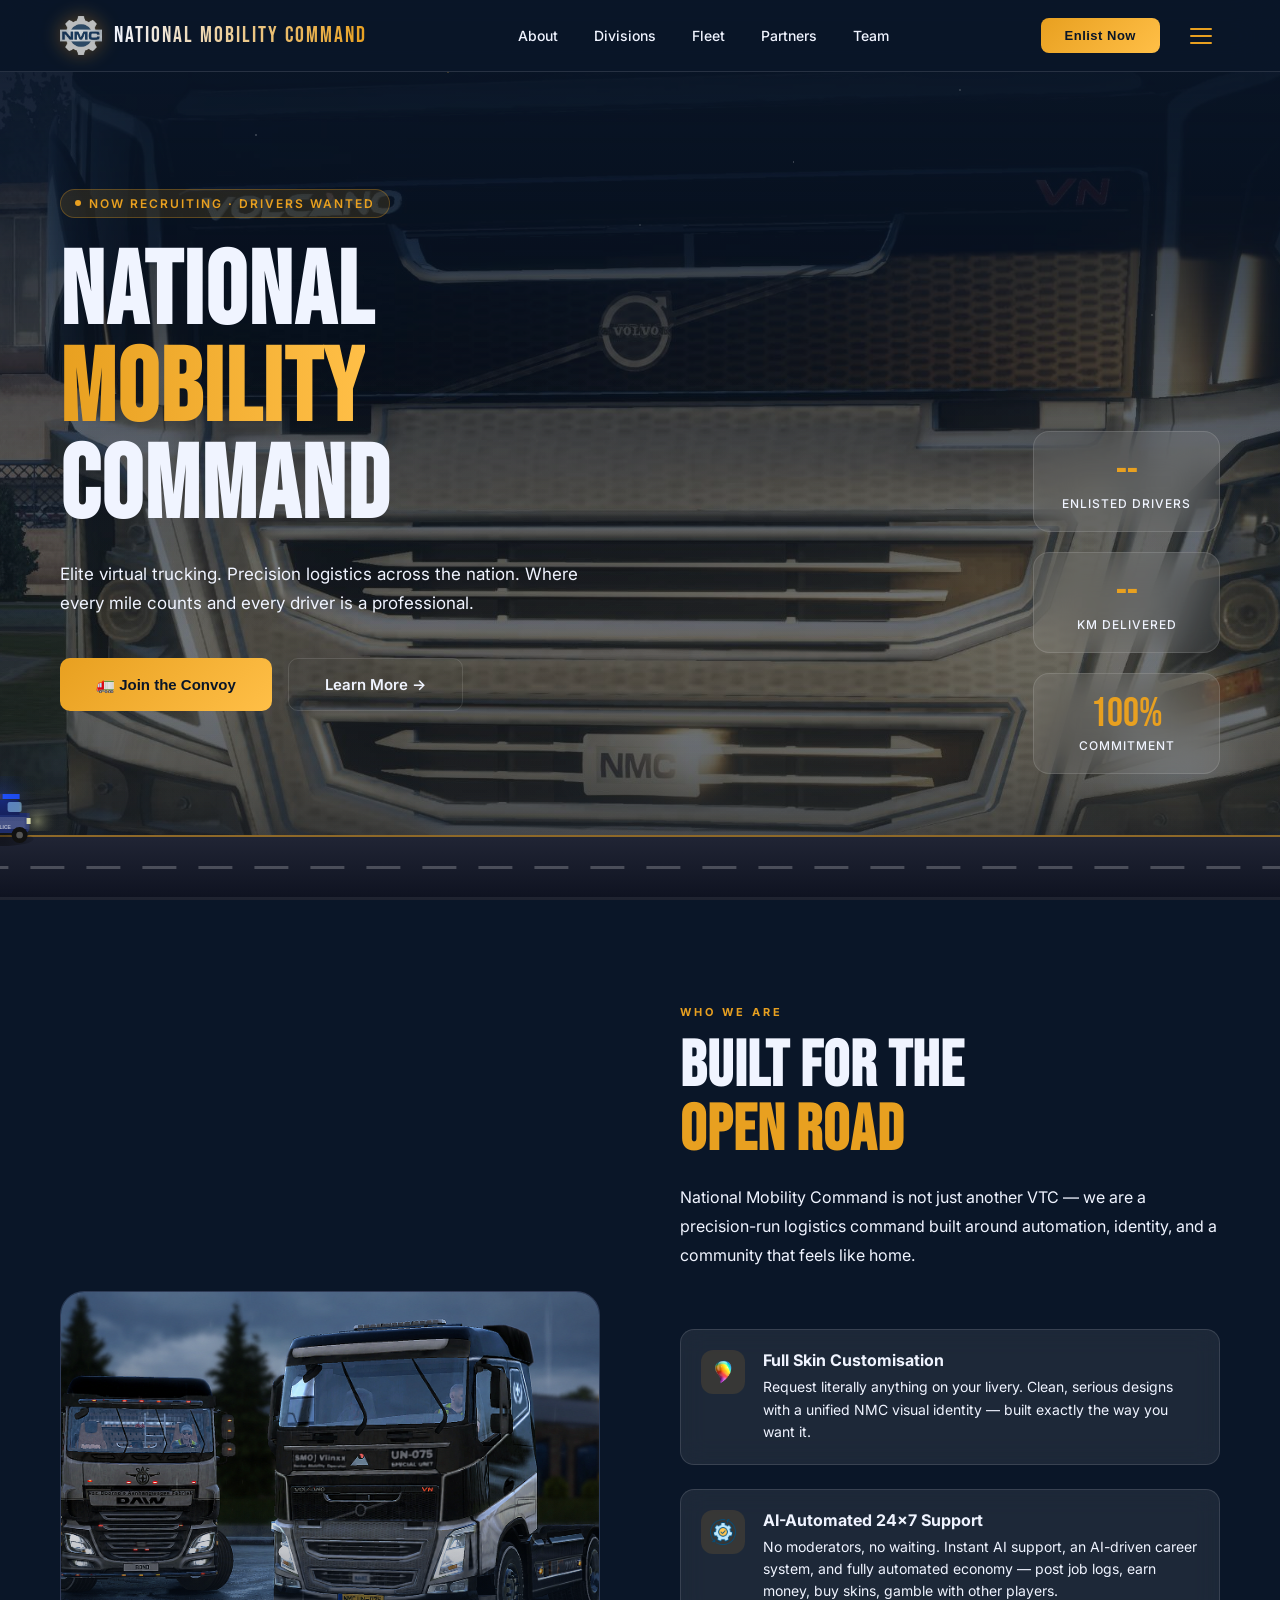
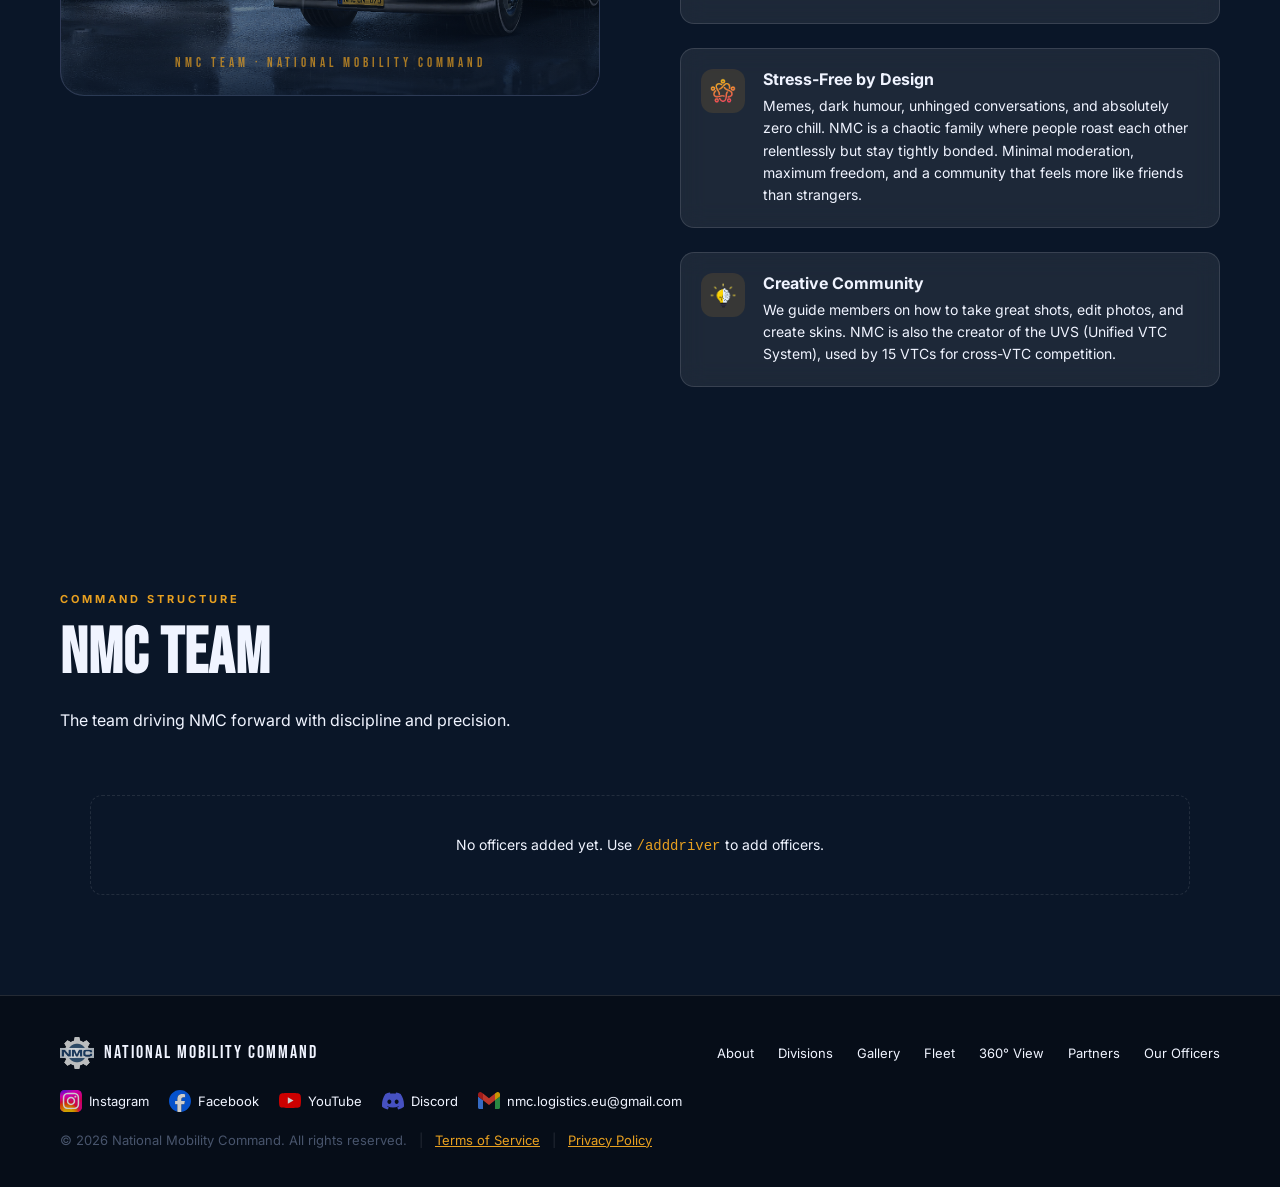
==== commit fc86b8b9: "New logo and minor updates" ====
--- a/index.html
+++ b/index.html
@@ -404,10 +404,10 @@
                 <h2 class="section-title reveal">Built for the<br><span style="color:var(--gold)">Open Road</span></h2>
                 <p class="section-sub reveal">National Mobility Command is not just another VTC — we are a precision-run logistics command built around automation, identity, and a community that feels like home.</p>
                 <div class="about-features">
-                    <div class="feat-item reveal reveal-delay-1"><div class="feat-icon">🎨</div><div><div class="feat-title">Full Skin Customisation</div><div class="feat-desc">Request literally anything on your livery. Clean, serious designs with a unified NMC visual identity — built exactly the way you want it.</div></div></div>
-                    <div class="feat-item reveal reveal-delay-2"><div class="feat-icon">🤖</div><div><div class="feat-title">AI-Automated 24×7 Support</div><div class="feat-desc">No moderators, no waiting. Instant AI support, an AI-driven career system, and fully automated economy — post job logs, earn money, buy skins, gamble with other players.</div></div></div>
-                    <div class="feat-item reveal reveal-delay-3"><div class="feat-icon">😌</div><div><div class="feat-title">Stress-Free by Design</div><div class="feat-desc">No unnecessary channels, bots, or noise. NMC is clean, minimal, and welcoming — a place to chill after a long day, for players aged 15 to 40+ from all around the world.</div></div></div>
-                    <div class="feat-item reveal reveal-delay-1"><div class="feat-icon">📸</div><div><div class="feat-title">Creative Community</div><div class="feat-desc">We guide members on how to take great screenshots, edit photos, and create skins. NMC is also the creator of the UVS (Unified VTC System), used by APEX, NMC, TML, and ECL players for cross-VTC competition.</div></div></div>
+                    <div class="feat-item reveal reveal-delay-1"><div class="feat-icon"><img src="Assets/bulletins/cusomisation.png" alt="Full Skin Customisation"></div><div><div class="feat-title">Full Skin Customisation</div><div class="feat-desc">Request literally anything on your livery. Clean, serious designs with a unified NMC visual identity — built exactly the way you want it.</div></div></div>
+                    <div class="feat-item reveal reveal-delay-2"><div class="feat-icon"><img src="Assets/bulletins/automation.png" alt="AI-Automated Support"></div><div><div class="feat-title">AI-Automated 24×7 Support</div><div class="feat-desc">No moderators, no waiting. Instant AI support, an AI-driven career system, and fully automated economy — post job logs, earn money, buy skins, gamble with other players.</div></div></div>
+                    <div class="feat-item reveal reveal-delay-3"><div class="feat-icon"><img src="Assets/bulletins/bond.png" alt="Stress-Free by Design"></div><div><div class="feat-title">Stress-Free by Design</div><div class="feat-desc">Memes, dark humour, unhinged conversations, and absolutely zero chill. NMC is a chaotic family where people roast each other relentlessly but stay tightly bonded. Minimal moderation, maximum freedom, and a community that feels more like friends than strangers.</div></div></div>
+                    <div class="feat-item reveal reveal-delay-1"><div class="feat-icon"><img src="Assets/bulletins/creative.png" alt="Creative Community"></div><div><div class="feat-title">Creative Community</div><div class="feat-desc">We guide members on how to take great shots, edit photos, and create skins. NMC is also the creator of the UVS (Unified VTC System), used by 15 VTCs for cross-VTC competition.</div></div></div>
                 </div>
             </div>
         </div>
@@ -445,7 +445,7 @@
             <a href="https://www.facebook.com/people/National-Mobility-Command/61561385883344/" target="_blank" class="footer-social-link" title="Facebook"><img src="Assets/2023_Facebook_icon.svg" alt="Facebook" style="width:22px;height:22px;object-fit:contain;filter:brightness(.8);transition:filter .2s;" onmouseover="this.style.filter='brightness(1.2)'" onmouseout="this.style.filter='brightness(.8)'"><span>Facebook</span></a>
             <a href="https://www.youtube.com/@nmc.logistics" target="_blank" class="footer-social-link" title="YouTube"><img src="Assets/YouTube_2024.svg" alt="YouTube" style="width:22px;height:22px;object-fit:contain;filter:brightness(.8);transition:filter .2s;" onmouseover="this.style.filter='brightness(1.2)'" onmouseout="this.style.filter='brightness(.8)'"><span>YouTube</span></a>
             <a href="https://discord.gg/qwRUQ6msT8" target="_blank" class="footer-social-link" title="Discord"><img src="Assets/Discord_logo.svg" alt="Discord" style="width:22px;height:22px;object-fit:contain;filter:brightness(.8);transition:filter .2s;" onmouseover="this.style.filter='brightness(1.2)'" onmouseout="this.style.filter='brightness(.8)'"><span>Discord</span></a>
-            <a href="mailto:contact@nmc-logistics.xyz" class="footer-social-link" title="Email"><img src="Assets/Gmail_icon_(2020).svg" alt="Gmail" style="width:22px;height:22px;object-fit:contain;filter:brightness(.8);transition:filter .2s;" onmouseover="this.style.filter='brightness(1.2)'" onmouseout="this.style.filter='brightness(.8)'"><span>contact@nmc-logistics.xyz</span></a>
+            <a href="mailto:nmc.logistics.eu@gmail.com" class="footer-social-link" title="Email"><img src="Assets/Gmail_icon_(2020).svg" alt="Gmail" style="width:22px;height:22px;object-fit:contain;filter:brightness(.8);transition:filter .2s;" onmouseover="this.style.filter='brightness(1.2)'" onmouseout="this.style.filter='brightness(.8)'"><span>nmc.logistics.eu@gmail.com</span></a>
         </div>
         <div class="footer-copy">
             © 2026 National Mobility Command. All rights reserved.
--- a/css/styles.css
+++ b/css/styles.css
@@ -533,6 +533,11 @@
     align-items: center;
     justify-content: center;
     font-size: 20px;
+}
+.feat-icon img {
+    width: 26px;
+    height: 26px;
+    object-fit: contain;
 }
 
 .feat-title {
